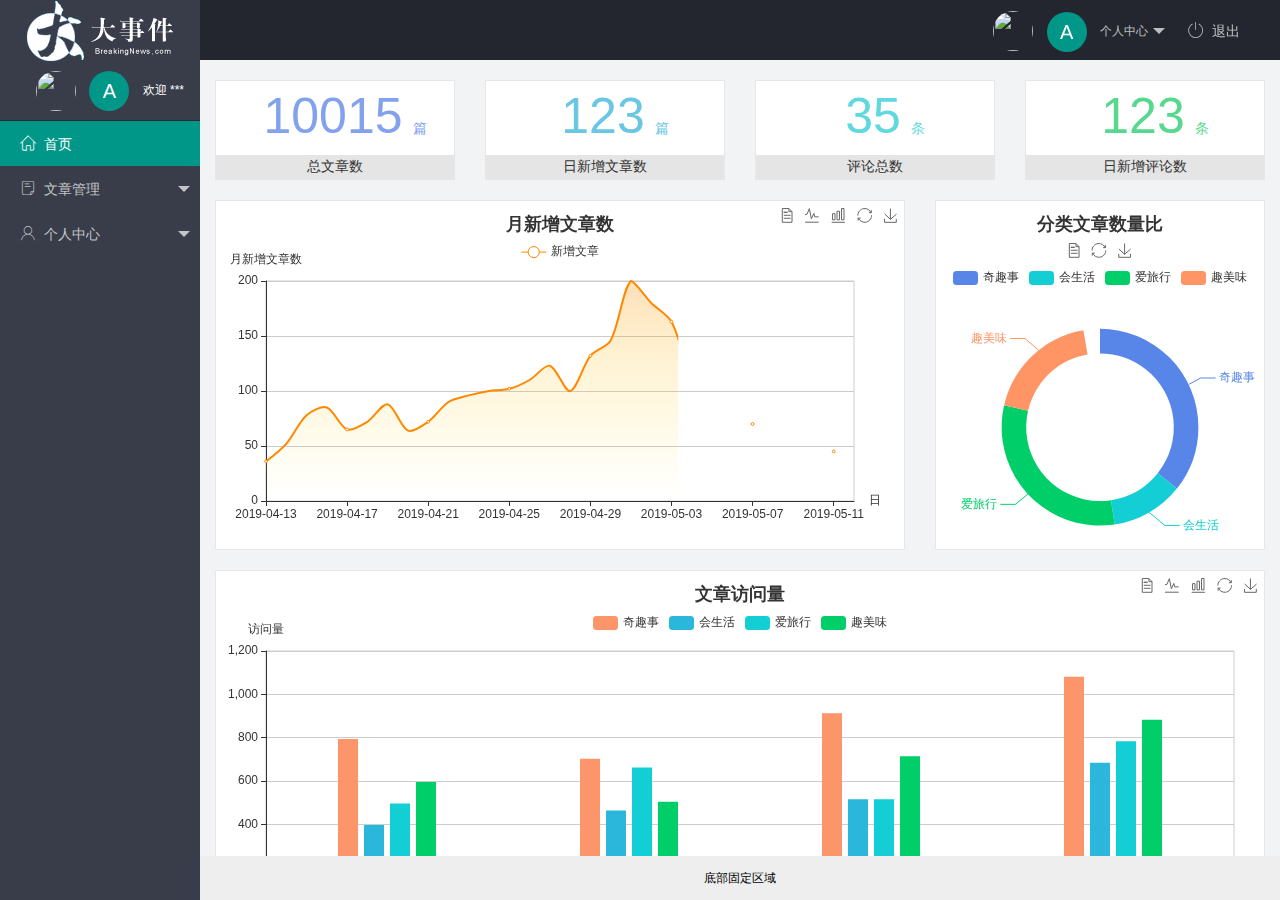
==== index.html @ 93c1179a "完成了index.html部分" ====
<!DOCTYPE html>
<html lang="en">
<head>
    <meta charset="UTF-8" />
    <meta http-equiv="X-UA-Compatible" content="IE=edge" />
    <meta name="viewport" content="width=device-width, initial-scale=1.0" />
    <title>Document</title>
    <link rel="stylesheet" href="/assets/lib/layui/css/layui.css" />
    <link rel="stylesheet" href="/assets/fonts/iconfont.css">
    <link rel="stylesheet" href="/assets/css/index.css">
</head>
<body>
    <div class="layui-layout layui-layout-admin">
        <div class="layui-header">
            <div class="layui-logo layui-hide-xs layui-bg-black">
                <img src="/assets/images/logo.png" alt="" />
            </div>

            <ul class="layui-nav layui-layout-right">
                <li class="layui-nav-item layui-hide layui-show-md-inline-block">
                    <!-- 右侧导航栏上面头像 -->
                    <a href="javascript:;" class="userinfo">
                        <img src="http://t.cn/RCzsdCq" class="layui-nav-img" />
                        <span class="text-avatar">A</span>
                        个人中心
                    </a>
                    <dl class="layui-nav-child">
                        <dd><a href="">基本资料</a></dd>
                        <dd><a href="">更换头像</a></dd>
                        <dd><a href="">重置密码</a></dd>
                    </dl>
                </li>
                <li class="layui-nav-item" lay-header-event="menuRight" lay-unselect>
                    <a href="javascript:;" id="btnquit"><span class="iconfont icon-tuichu"></span>退出</a>
                </li>
            </ul>
        </div>

        <div class="layui-side layui-bg-black">
            <div class="layui-side-scroll">
                <!-- 左侧侧边栏上面头像 -->
                <div class="userinfo">
                    <img src="http://t.cn/RCzsdCq" class="layui-nav-img" />
                    <span class="text-avatar">A</span>
                    <span id="welcome">欢迎 ***</span>
                </div>
                <!-- 左侧导航区域（可配合layui已有的垂直导航） -->
                <ul class="layui-nav layui-nav-tree" lay-shrink="all">
                    <li class="layui-nav-item layui-this">
                        <a href="/home/dashboard.html" target="fm"><span class="iconfont icon-home"></span>首页</a>
                    </li>
                    <li class="layui-nav-item">
                        <a class="" href="javascript:;"><span class="iconfont icon-16"></span>文章管理</a>
                        <dl class="layui-nav-child">
                            <dd><a href="javascript:;"><i class="layui-icon layui-icon-app"></i>文章类别</a></dd>
                            <dd><a href="javascript:;"><i class="layui-icon layui-icon-app"></i>文章列表</a></dd>
                            <dd><a href="javascript:;"><i class="layui-icon layui-icon-app"></i>发布文章</a></dd>
                        </dl>
                    </li>
                    <li class="layui-nav-item">
                        <a href="javascript:;"><span class="iconfont icon-user"></span>个人中心</a>
                        <dl class="layui-nav-child">
                            <dd><a href="javascript:;"><i class="layui-icon layui-icon-app"></i>基本资料</a></dd>
                            <dd><a href="javascript:;"><i class="layui-icon layui-icon-app"></i>更换头像</a></dd>
                            <dd><a href="javascript:;"><i class="layui-icon layui-icon-app"></i>重置密码</a></dd>
                        </dl>
                    </li>
                </ul>
            </div>
        </div>

        <div class="layui-body">
            <!-- 内容主体区域 -->
            <iframe name="fm" src="/home/dashboard.html" frameborder="0"></iframe>
        </div>

        <div class="layui-footer">
            <!-- 底部固定区域 -->
            底部固定区域
        </div>
    </div>
    <script src="/assets/lib/layui/layui.all.js"></script>
    <script src="/assets/lib/jquery.js"></script>
    <script src="/assets/js/baseAPI.js"></script>
    <script src="/assets/js/index.js"></script>
</body>
</html>
---- assets/lib/layui/css/layui.css ----
/** layui-v2.5.5 MIT License By https://www.layui.com */
 .layui-inline,img{display:inline-block;vertical-align:middle}h1,h2,h3,h4,h5,h6{font-weight:400}.layui-edge,.layui-header,.layui-inline,.layui-main{position:relative}.layui-body,.layui-edge,.layui-elip{overflow:hidden}.layui-btn,.layui-edge,.layui-inline,img{vertical-align:middle}.layui-btn,.layui-disabled,.layui-icon,.layui-unselect{-moz-user-select:none;-webkit-user-select:none;-ms-user-select:none}.layui-elip,.layui-form-checkbox span,.layui-form-pane .layui-form-label{text-overflow:ellipsis;white-space:nowrap}.layui-breadcrumb,.layui-tree-btnGroup{visibility:hidden}blockquote,body,button,dd,div,dl,dt,form,h1,h2,h3,h4,h5,h6,input,li,ol,p,pre,td,textarea,th,ul{margin:0;padding:0;-webkit-tap-highlight-color:rgba(0,0,0,0)}a:active,a:hover{outline:0}img{border:none}li{list-style:none}table{border-collapse:collapse;border-spacing:0}h4,h5,h6{font-size:100%}button,input,optgroup,option,select,textarea{font-family:inherit;font-size:inherit;font-style:inherit;font-weight:inherit;outline:0}pre{white-space:pre-wrap;white-space:-moz-pre-wrap;white-space:-pre-wrap;white-space:-o-pre-wrap;word-wrap:break-word}body{line-height:24px;font:14px Helvetica Neue,Helvetica,PingFang SC,Tahoma,Arial,sans-serif}hr{height:1px;margin:10px 0;border:0;clear:both}a{color:#333;text-decoration:none}a:hover{color:#777}a cite{font-style:normal;*cursor:pointer}.layui-border-box,.layui-border-box *{box-sizing:border-box}.layui-box,.layui-box *{box-sizing:content-box}.layui-clear{clear:both;*zoom:1}.layui-clear:after{content:'\20';clear:both;*zoom:1;display:block;height:0}.layui-inline{*display:inline;*zoom:1}.layui-edge{display:inline-block;width:0;height:0;border-width:6px;border-style:dashed;border-color:transparent}.layui-edge-top{top:-4px;border-bottom-color:#999;border-bottom-style:solid}.layui-edge-right{border-left-color:#999;border-left-style:solid}.layui-edge-bottom{top:2px;border-top-color:#999;border-top-style:solid}.layui-edge-left{border-right-color:#999;border-right-style:solid}.layui-disabled,.layui-disabled:hover{color:#d2d2d2!important;cursor:not-allowed!important}.layui-circle{border-radius:100%}.layui-show{display:block!important}.layui-hide{display:none!important}@font-face{font-family:layui-icon;src:url(../font/iconfont.eot?v=250);src:url(../font/iconfont.eot?v=250#iefix) format('embedded-opentype'),url(../font/iconfont.woff2?v=250) format('woff2'),url(../font/iconfont.woff?v=250) format('woff'),url(../font/iconfont.ttf?v=250) format('truetype'),url(../font/iconfont.svg?v=250#layui-icon) format('svg')}.layui-icon{font-family:layui-icon!important;font-size:16px;font-style:normal;-webkit-font-smoothing:antialiased;-moz-osx-font-smoothing:grayscale}.layui-icon-reply-fill:before{content:"\e611"}.layui-icon-set-fill:before{content:"\e614"}.layui-icon-menu-fill:before{content:"\e60f"}.layui-icon-search:before{content:"\e615"}.layui-icon-share:before{content:"\e641"}.layui-icon-set-sm:before{content:"\e620"}.layui-icon-engine:before{content:"\e628"}.layui-icon-close:before{content:"\1006"}.layui-icon-close-fill:before{content:"\1007"}.layui-icon-chart-screen:before{content:"\e629"}.layui-icon-star:before{content:"\e600"}.layui-icon-circle-dot:before{content:"\e617"}.layui-icon-chat:before{content:"\e606"}.layui-icon-release:before{content:"\e609"}.layui-icon-list:before{content:"\e60a"}.layui-icon-chart:before{content:"\e62c"}.layui-icon-ok-circle:before{content:"\1005"}.layui-icon-layim-theme:before{content:"\e61b"}.layui-icon-table:before{content:"\e62d"}.layui-icon-right:before{content:"\e602"}.layui-icon-left:before{content:"\e603"}.layui-icon-cart-simple:before{content:"\e698"}.layui-icon-face-cry:before{content:"\e69c"}.layui-icon-face-smile:before{content:"\e6af"}.layui-icon-survey:before{content:"\e6b2"}.layui-icon-tree:before{content:"\e62e"}.layui-icon-upload-circle:before{content:"\e62f"}.layui-icon-add-circle:before{content:"\e61f"}.layui-icon-download-circle:before{content:"\e601"}.layui-icon-templeate-1:before{content:"\e630"}.layui-icon-util:before{content:"\e631"}.layui-icon-face-surprised:before{content:"\e664"}.layui-icon-edit:before{content:"\e642"}.layui-icon-speaker:before{content:"\e645"}.layui-icon-down:before{content:"\e61a"}.layui-icon-file:before{content:"\e621"}.layui-icon-layouts:before{content:"\e632"}.layui-icon-rate-half:before{content:"\e6c9"}.layui-icon-add-circle-fine:before{content:"\e608"}.layui-icon-prev-circle:before{content:"\e633"}.layui-icon-read:before{content:"\e705"}.layui-icon-404:before{content:"\e61c"}.layui-icon-carousel:before{content:"\e634"}.layui-icon-help:before{content:"\e607"}.layui-icon-code-circle:before{content:"\e635"}.layui-icon-water:before{content:"\e636"}.layui-icon-username:before{content:"\e66f"}.layui-icon-find-fill:before{content:"\e670"}.layui-icon-about:before{content:"\e60b"}.layui-icon-location:before{content:"\e715"}.layui-icon-up:before{content:"\e619"}.layui-icon-pause:before{content:"\e651"}.layui-icon-date:before{content:"\e637"}.layui-icon-layim-uploadfile:before{content:"\e61d"}.layui-icon-delete:before{content:"\e640"}.layui-icon-play:before{content:"\e652"}.layui-icon-top:before{content:"\e604"}.layui-icon-friends:before{content:"\e612"}.layui-icon-refresh-3:before{content:"\e9aa"}.layui-icon-ok:before{content:"\e605"}.layui-icon-layer:before{content:"\e638"}.layui-icon-face-smile-fine:before{content:"\e60c"}.layui-icon-dollar:before{content:"\e659"}.layui-icon-group:before{content:"\e613"}.layui-icon-layim-download:before{content:"\e61e"}.layui-icon-picture-fine:before{content:"\e60d"}.layui-icon-link:before{content:"\e64c"}.layui-icon-diamond:before{content:"\e735"}.layui-icon-log:before{content:"\e60e"}.layui-icon-rate-solid:before{content:"\e67a"}.layui-icon-fonts-del:before{content:"\e64f"}.layui-icon-unlink:before{content:"\e64d"}.layui-icon-fonts-clear:before{content:"\e639"}.layui-icon-triangle-r:before{content:"\e623"}.layui-icon-circle:before{content:"\e63f"}.layui-icon-radio:before{content:"\e643"}.layui-icon-align-center:before{content:"\e647"}.layui-icon-align-right:before{content:"\e648"}.layui-icon-align-left:before{content:"\e649"}.layui-icon-loading-1:before{content:"\e63e"}.layui-icon-return:before{content:"\e65c"}.layui-icon-fonts-strong:before{content:"\e62b"}.layui-icon-upload:before{content:"\e67c"}.layui-icon-dialogue:before{content:"\e63a"}.layui-icon-video:before{content:"\e6ed"}.layui-icon-headset:before{content:"\e6fc"}.layui-icon-cellphone-fine:before{content:"\e63b"}.layui-icon-add-1:before{content:"\e654"}.layui-icon-face-smile-b:before{content:"\e650"}.layui-icon-fonts-html:before{content:"\e64b"}.layui-icon-form:before{content:"\e63c"}.layui-icon-cart:before{content:"\e657"}.layui-icon-camera-fill:before{content:"\e65d"}.layui-icon-tabs:before{content:"\e62a"}.layui-icon-fonts-code:before{content:"\e64e"}.layui-icon-fire:before{content:"\e756"}.layui-icon-set:before{content:"\e716"}.layui-icon-fonts-u:before{content:"\e646"}.layui-icon-triangle-d:before{content:"\e625"}.layui-icon-tips:before{content:"\e702"}.layui-icon-picture:before{content:"\e64a"}.layui-icon-more-vertical:before{content:"\e671"}.layui-icon-flag:before{content:"\e66c"}.layui-icon-loading:before{content:"\e63d"}.layui-icon-fonts-i:before{content:"\e644"}.layui-icon-refresh-1:before{content:"\e666"}.layui-icon-rmb:before{content:"\e65e"}.layui-icon-home:before{content:"\e68e"}.layui-icon-user:before{content:"\e770"}.layui-icon-notice:before{content:"\e667"}.layui-icon-login-weibo:before{content:"\e675"}.layui-icon-voice:before{content:"\e688"}.layui-icon-upload-drag:before{content:"\e681"}.layui-icon-login-qq:before{content:"\e676"}.layui-icon-snowflake:before{content:"\e6b1"}.layui-icon-file-b:before{content:"\e655"}.layui-icon-template:before{content:"\e663"}.layui-icon-auz:before{content:"\e672"}.layui-icon-console:before{content:"\e665"}.layui-icon-app:before{content:"\e653"}.layui-icon-prev:before{content:"\e65a"}.layui-icon-website:before{content:"\e7ae"}.layui-icon-next:before{content:"\e65b"}.layui-icon-component:before{content:"\e857"}.layui-icon-more:before{content:"\e65f"}.layui-icon-login-wechat:before{content:"\e677"}.layui-icon-shrink-right:before{content:"\e668"}.layui-icon-spread-left:before{content:"\e66b"}.layui-icon-camera:before{content:"\e660"}.layui-icon-note:before{content:"\e66e"}.layui-icon-refresh:before{content:"\e669"}.layui-icon-female:before{content:"\e661"}.layui-icon-male:before{content:"\e662"}.layui-icon-password:before{content:"\e673"}.layui-icon-senior:before{content:"\e674"}.layui-icon-theme:before{content:"\e66a"}.layui-icon-tread:before{content:"\e6c5"}.layui-icon-praise:before{content:"\e6c6"}.layui-icon-star-fill:before{content:"\e658"}.layui-icon-rate:before{content:"\e67b"}.layui-icon-template-1:before{content:"\e656"}.layui-icon-vercode:before{content:"\e679"}.layui-icon-cellphone:before{content:"\e678"}.layui-icon-screen-full:before{content:"\e622"}.layui-icon-screen-restore:before{content:"\e758"}.layui-icon-cols:before{content:"\e610"}.layui-icon-export:before{content:"\e67d"}.layui-icon-print:before{content:"\e66d"}.layui-icon-slider:before{content:"\e714"}.layui-icon-addition:before{content:"\e624"}.layui-icon-subtraction:before{content:"\e67e"}.layui-icon-service:before{content:"\e626"}.layui-icon-transfer:before{content:"\e691"}.layui-main{width:1140px;margin:0 auto}.layui-header{z-index:1000;height:60px}.layui-header a:hover{transition:all .5s;-webkit-transition:all .5s}.layui-side{position:fixed;left:0;top:0;bottom:0;z-index:999;width:200px;overflow-x:hidden}.layui-side-scroll{position:relative;width:220px;height:100%;overflow-x:hidden}.layui-body{position:absolute;left:200px;right:0;top:0;bottom:0;z-index:998;width:auto;overflow-y:auto;box-sizing:border-box}.layui-layout-body{overflow:hidden}.layui-layout-admin .layui-header{background-color:#23262E}.layui-layout-admin .layui-side{top:60px;width:200px;overflow-x:hidden}.layui-layout-admin .layui-body{position:fixed;top:60px;bottom:44px}.layui-layout-admin .layui-main{width:auto;margin:0 15px}.layui-layout-admin .layui-footer{position:fixed;left:200px;right:0;bottom:0;height:44px;line-height:44px;padding:0 15px;background-color:#eee}.layui-layout-admin .layui-logo{position:absolute;left:0;top:0;width:200px;height:100%;line-height:60px;text-align:center;color:#009688;font-size:16px}.layui-layout-admin .layui-header .layui-nav{background:0 0}.layui-layout-left{position:absolute!important;left:200px;top:0}.layui-layout-right{position:absolute!important;right:0;top:0}.layui-container{position:relative;margin:0 auto;padding:0 15px;box-sizing:border-box}.layui-fluid{position:relative;margin:0 auto;padding:0 15px}.layui-row:after,.layui-row:before{content:'';display:block;clear:both}.layui-col-lg1,.layui-col-lg10,.layui-col-lg11,.layui-col-lg12,.layui-col-lg2,.layui-col-lg3,.layui-col-lg4,.layui-col-lg5,.layui-col-lg6,.layui-col-lg7,.layui-col-lg8,.layui-col-lg9,.layui-col-md1,.layui-col-md10,.layui-col-md11,.layui-col-md12,.layui-col-md2,.layui-col-md3,.layui-col-md4,.layui-col-md5,.layui-col-md6,.layui-col-md7,.layui-col-md8,.layui-col-md9,.layui-col-sm1,.layui-col-sm10,.layui-col-sm11,.layui-col-sm12,.layui-col-sm2,.layui-col-sm3,.layui-col-sm4,.layui-col-sm5,.layui-col-sm6,.layui-col-sm7,.layui-col-sm8,.layui-col-sm9,.layui-col-xs1,.layui-col-xs10,.layui-col-xs11,.layui-col-xs12,.layui-col-xs2,.layui-col-xs3,.layui-col-xs4,.layui-col-xs5,.layui-col-xs6,.layui-col-xs7,.layui-col-xs8,.layui-col-xs9{position:relative;display:block;box-sizing:border-box}.layui-col-xs1,.layui-col-xs10,.layui-col-xs11,.layui-col-xs12,.layui-col-xs2,.layui-col-xs3,.layui-col-xs4,.layui-col-xs5,.layui-col-xs6,.layui-col-xs7,.layui-col-xs8,.layui-col-xs9{float:left}.layui-col-xs1{width:8.33333333%}.layui-col-xs2{width:16.66666667%}.layui-col-xs3{width:25%}.layui-col-xs4{width:33.33333333%}.layui-col-xs5{width:41.66666667%}.layui-col-xs6{width:50%}.layui-col-xs7{width:58.33333333%}.layui-col-xs8{width:66.66666667%}.layui-col-xs9{width:75%}.layui-col-xs10{width:83.33333333%}.layui-col-xs11{width:91.66666667%}.layui-col-xs12{width:100%}.layui-col-xs-offset1{margin-left:8.33333333%}.layui-col-xs-offset2{margin-left:16.66666667%}.layui-col-xs-offset3{margin-left:25%}.layui-col-xs-offset4{margin-left:33.33333333%}.layui-col-xs-offset5{margin-left:41.66666667%}.layui-col-xs-offset6{margin-left:50%}.layui-col-xs-offset7{margin-left:58.33333333%}.layui-col-xs-offset8{margin-left:66.66666667%}.layui-col-xs-offset9{margin-left:75%}.layui-col-xs-offset10{margin-left:83.33333333%}.layui-col-xs-offset11{margin-left:91.66666667%}.layui-col-xs-offset12{margin-left:100%}@media screen and (max-width:768px){.layui-hide-xs{display:none!important}.layui-show-xs-block{display:block!important}.layui-show-xs-inline{display:inline!important}.layui-show-xs-inline-block{display:inline-block!important}}@media screen and (min-width:768px){.layui-container{width:750px}.layui-hide-sm{display:none!important}.layui-show-sm-block{display:block!important}.layui-show-sm-inline{display:inline!important}.layui-show-sm-inline-block{display:inline-block!important}.layui-col-sm1,.layui-col-sm10,.layui-col-sm11,.layui-col-sm12,.layui-col-sm2,.layui-col-sm3,.layui-col-sm4,.layui-col-sm5,.layui-col-sm6,.layui-col-sm7,.layui-col-sm8,.layui-col-sm9{float:left}.layui-col-sm1{width:8.33333333%}.layui-col-sm2{width:16.66666667%}.layui-col-sm3{width:25%}.layui-col-sm4{width:33.33333333%}.layui-col-sm5{width:41.66666667%}.layui-col-sm6{width:50%}.layui-col-sm7{width:58.33333333%}.layui-col-sm8{width:66.66666667%}.layui-col-sm9{width:75%}.layui-col-sm10{width:83.33333333%}.layui-col-sm11{width:91.66666667%}.layui-col-sm12{width:100%}.layui-col-sm-offset1{margin-left:8.33333333%}.layui-col-sm-offset2{margin-left:16.66666667%}.layui-col-sm-offset3{margin-left:25%}.layui-col-sm-offset4{margin-left:33.33333333%}.layui-col-sm-offset5{margin-left:41.66666667%}.layui-col-sm-offset6{margin-left:50%}.layui-col-sm-offset7{margin-left:58.33333333%}.layui-col-sm-offset8{margin-left:66.66666667%}.layui-col-sm-offset9{margin-left:75%}.layui-col-sm-offset10{margin-left:83.33333333%}.layui-col-sm-offset11{margin-left:91.66666667%}.layui-col-sm-offset12{margin-left:100%}}@media screen and (min-width:992px){.layui-container{width:970px}.layui-hide-md{display:none!important}.layui-show-md-block{display:block!important}.layui-show-md-inline{display:inline!important}.layui-show-md-inline-block{display:inline-block!important}.layui-col-md1,.layui-col-md10,.layui-col-md11,.layui-col-md12,.layui-col-md2,.layui-col-md3,.layui-col-md4,.layui-col-md5,.layui-col-md6,.layui-col-md7,.layui-col-md8,.layui-col-md9{float:left}.layui-col-md1{width:8.33333333%}.layui-col-md2{width:16.66666667%}.layui-col-md3{width:25%}.layui-col-md4{width:33.33333333%}.layui-col-md5{width:41.66666667%}.layui-col-md6{width:50%}.layui-col-md7{width:58.33333333%}.layui-col-md8{width:66.66666667%}.layui-col-md9{width:75%}.layui-col-md10{width:83.33333333%}.layui-col-md11{width:91.66666667%}.layui-col-md12{width:100%}.layui-col-md-offset1{margin-left:8.33333333%}.layui-col-md-offset2{margin-left:16.66666667%}.layui-col-md-offset3{margin-left:25%}.layui-col-md-offset4{margin-left:33.33333333%}.layui-col-md-offset5{margin-left:41.66666667%}.layui-col-md-offset6{margin-left:50%}.layui-col-md-offset7{margin-left:58.33333333%}.layui-col-md-offset8{margin-left:66.66666667%}.layui-col-md-offset9{margin-left:75%}.layui-col-md-offset10{margin-left:83.33333333%}.layui-col-md-offset11{margin-left:91.66666667%}.layui-col-md-offset12{margin-left:100%}}@media screen and (min-width:1200px){.layui-container{width:1170px}.layui-hide-lg{display:none!important}.layui-show-lg-block{display:block!important}.layui-show-lg-inline{display:inline!important}.layui-show-lg-inline-block{display:inline-block!important}.layui-col-lg1,.layui-col-lg10,.layui-col-lg11,.layui-col-lg12,.layui-col-lg2,.layui-col-lg3,.layui-col-lg4,.layui-col-lg5,.layui-col-lg6,.layui-col-lg7,.layui-col-lg8,.layui-col-lg9{float:left}.layui-col-lg1{width:8.33333333%}.layui-col-lg2{width:16.66666667%}.layui-col-lg3{width:25%}.layui-col-lg4{width:33.33333333%}.layui-col-lg5{width:41.66666667%}.layui-col-lg6{width:50%}.layui-col-lg7{width:58.33333333%}.layui-col-lg8{width:66.66666667%}.layui-col-lg9{width:75%}.layui-col-lg10{width:83.33333333%}.layui-col-lg11{width:91.66666667%}.layui-col-lg12{width:100%}.layui-col-lg-offset1{margin-left:8.33333333%}.layui-col-lg-offset2{margin-left:16.66666667%}.layui-col-lg-offset3{margin-left:25%}.layui-col-lg-offset4{margin-left:33.33333333%}.layui-col-lg-offset5{margin-left:41.66666667%}.layui-col-lg-offset6{margin-left:50%}.layui-col-lg-offset7{margin-left:58.33333333%}.layui-col-lg-offset8{margin-left:66.66666667%}.layui-col-lg-offset9{margin-left:75%}.layui-col-lg-offset10{margin-left:83.33333333%}.layui-col-lg-offset11{margin-left:91.66666667%}.layui-col-lg-offset12{margin-left:100%}}.layui-col-space1{margin:-.5px}.layui-col-space1>*{padding:.5px}.layui-col-space3{margin:-1.5px}.layui-col-space3>*{padding:1.5px}.layui-col-space5{margin:-2.5px}.layui-col-space5>*{padding:2.5px}.layui-col-space8{margin:-3.5px}.layui-col-space8>*{padding:3.5px}.layui-col-space10{margin:-5px}.layui-col-space10>*{padding:5px}.layui-col-space12{margin:-6px}.layui-col-space12>*{padding:6px}.layui-col-space15{margin:-7.5px}.layui-col-space15>*{padding:7.5px}.layui-col-space18{margin:-9px}.layui-col-space18>*{padding:9px}.layui-col-space20{margin:-10px}.layui-col-space20>*{padding:10px}.layui-col-space22{margin:-11px}.layui-col-space22>*{padding:11px}.layui-col-space25{margin:-12.5px}.layui-col-space25>*{padding:12.5px}.layui-col-space30{margin:-15px}.layui-col-space30>*{padding:15px}.layui-btn,.layui-input,.layui-select,.layui-textarea,.layui-upload-button{outline:0;-webkit-appearance:none;transition:all .3s;-webkit-transition:all .3s;box-sizing:border-box}.layui-elem-quote{margin-bottom:10px;padding:15px;line-height:22px;border-left:5px solid #009688;border-radius:0 2px 2px 0;background-color:#f2f2f2}.layui-quote-nm{border-style:solid;border-width:1px 1px 1px 5px;background:0 0}.layui-elem-field{margin-bottom:10px;padding:0;border-width:1px;border-style:solid}.layui-elem-field legend{margin-left:20px;padding:0 10px;font-size:20px;font-weight:300}.layui-field-title{margin:10px 0 20px;border-width:1px 0 0}.layui-field-box{padding:10px 15px}.layui-field-title .layui-field-box{padding:10px 0}.layui-progress{position:relative;height:6px;border-radius:20px;background-color:#e2e2e2}.layui-progress-bar{position:absolute;left:0;top:0;width:0;max-width:100%;height:6px;border-radius:20px;text-align:right;background-color:#5FB878;transition:all .3s;-webkit-transition:all .3s}.layui-progress-big,.layui-progress-big .layui-progress-bar{height:18px;line-height:18px}.layui-progress-text{position:relative;top:-20px;line-height:18px;font-size:12px;color:#666}.layui-progress-big .layui-progress-text{position:static;padding:0 10px;color:#fff}.layui-collapse{border-width:1px;border-style:solid;border-radius:2px}.layui-colla-content,.layui-colla-item{border-top-width:1px;border-top-style:solid}.layui-colla-item:first-child{border-top:none}.layui-colla-title{position:relative;height:42px;line-height:42px;padding:0 15px 0 35px;color:#333;background-color:#f2f2f2;cursor:pointer;font-size:14px;overflow:hidden}.layui-colla-content{display:none;padding:10px 15px;line-height:22px;color:#666}.layui-colla-icon{position:absolute;left:15px;top:0;font-size:14px}.layui-card{margin-bottom:15px;border-radius:2px;background-color:#fff;box-shadow:0 1px 2px 0 rgba(0,0,0,.05)}.layui-card:last-child{margin-bottom:0}.layui-card-header{position:relative;height:42px;line-height:42px;padding:0 15px;border-bottom:1px solid #f6f6f6;color:#333;border-radius:2px 2px 0 0;font-size:14px}.layui-bg-black,.layui-bg-blue,.layui-bg-cyan,.layui-bg-green,.layui-bg-orange,.layui-bg-red{color:#fff!important}.layui-card-body{position:relative;padding:10px 15px;line-height:24px}.layui-card-body[pad15]{padding:15px}.layui-card-body[pad20]{padding:20px}.layui-card-body .layui-table{margin:5px 0}.layui-card .layui-tab{margin:0}.layui-panel-window{position:relative;padding:15px;border-radius:0;border-top:5px solid #E6E6E6;background-color:#fff}.layui-auxiliar-moving{position:fixed;left:0;right:0;top:0;bottom:0;width:100%;height:100%;background:0 0;z-index:9999999999}.layui-form-label,.layui-form-mid,.layui-form-select,.layui-input-block,.layui-input-inline,.layui-textarea{position:relative}.layui-bg-red{background-color:#FF5722!important}.layui-bg-orange{background-color:#FFB800!important}.layui-bg-green{background-color:#009688!important}.layui-bg-cyan{background-color:#2F4056!important}.layui-bg-blue{background-color:#1E9FFF!important}.layui-bg-black{background-color:#393D49!important}.layui-bg-gray{background-color:#eee!important;color:#666!important}.layui-badge-rim,.layui-colla-content,.layui-colla-item,.layui-collapse,.layui-elem-field,.layui-form-pane .layui-form-item[pane],.layui-form-pane .layui-form-label,.layui-input,.layui-layedit,.layui-layedit-tool,.layui-quote-nm,.layui-select,.layui-tab-bar,.layui-tab-card,.layui-tab-title,.layui-tab-title .layui-this:after,.layui-textarea{border-color:#e6e6e6}.layui-timeline-item:before,hr{background-color:#e6e6e6}.layui-text{line-height:22px;font-size:14px;color:#666}.layui-text h1,.layui-text h2,.layui-text h3{font-weight:500;color:#333}.layui-text h1{font-size:30px}.layui-text h2{font-size:24px}.layui-text h3{font-size:18px}.layui-text a:not(.layui-btn){color:#01AAED}.layui-text a:not(.layui-btn):hover{text-decoration:underline}.layui-text ul{padding:5px 0 5px 15px}.layui-text ul li{margin-top:5px;list-style-type:disc}.layui-text em,.layui-word-aux{color:#999!important;padding:0 5px!important}.layui-btn{display:inline-block;height:38px;line-height:38px;padding:0 18px;background-color:#009688;color:#fff;white-space:nowrap;text-align:center;font-size:14px;border:none;border-radius:2px;cursor:pointer}.layui-btn:hover{opacity:.8;filter:alpha(opacity=80);color:#fff}.layui-btn:active{opacity:1;filter:alpha(opacity=100)}.layui-btn+.layui-btn{margin-left:10px}.layui-btn-container{font-size:0}.layui-btn-container .layui-btn{margin-right:10px;margin-bottom:10px}.layui-btn-container .layui-btn+.layui-btn{margin-left:0}.layui-table .layui-btn-container .layui-btn{margin-bottom:9px}.layui-btn-radius{border-radius:100px}.layui-btn .layui-icon{margin-right:3px;font-size:18px;vertical-align:bottom;vertical-align:middle\9}.layui-btn-primary{border:1px solid #C9C9C9;background-color:#fff;color:#555}.layui-btn-primary:hover{border-color:#009688;color:#333}.layui-btn-normal{background-color:#1E9FFF}.layui-btn-warm{background-color:#FFB800}.layui-btn-danger{background-color:#FF5722}.layui-btn-checked{background-color:#5FB878}.layui-btn-disabled,.layui-btn-disabled:active,.layui-btn-disabled:hover{border:1px solid #e6e6e6;background-color:#FBFBFB;color:#C9C9C9;cursor:not-allowed;opacity:1}.layui-btn-lg{height:44px;line-height:44px;padding:0 25px;font-size:16px}.layui-btn-sm{height:30px;line-height:30px;padding:0 10px;font-size:12px}.layui-btn-sm i{font-size:16px!important}.layui-btn-xs{height:22px;line-height:22px;padding:0 5px;font-size:12px}.layui-btn-xs i{font-size:14px!important}.layui-btn-group{display:inline-block;vertical-align:middle;font-size:0}.layui-btn-group .layui-btn{margin-left:0!important;margin-right:0!important;border-left:1px solid rgba(255,255,255,.5);border-radius:0}.layui-btn-group .layui-btn-primary{border-left:none}.layui-btn-group .layui-btn-primary:hover{border-color:#C9C9C9;color:#009688}.layui-btn-group .layui-btn:first-child{border-left:none;border-radius:2px 0 0 2px}.layui-btn-group .layui-btn-primary:first-child{border-left:1px solid #c9c9c9}.layui-btn-group .layui-btn:last-child{border-radius:0 2px 2px 0}.layui-btn-group .layui-btn+.layui-btn{margin-left:0}.layui-btn-group+.layui-btn-group{margin-left:10px}.layui-btn-fluid{width:100%}.layui-input,.layui-select,.layui-textarea{height:38px;line-height:1.3;line-height:38px\9;border-width:1px;border-style:solid;background-color:#fff;border-radius:2px}.layui-input::-webkit-input-placeholder,.layui-select::-webkit-input-placeholder,.layui-textarea::-webkit-input-placeholder{line-height:1.3}.layui-input,.layui-textarea{display:block;width:100%;padding-left:10px}.layui-input:hover,.layui-textarea:hover{border-color:#D2D2D2!important}.layui-input:focus,.layui-textarea:focus{border-color:#C9C9C9!important}.layui-textarea{min-height:100px;height:auto;line-height:20px;padding:6px 10px;resize:vertical}.layui-select{padding:0 10px}.layui-form input[type=checkbox],.layui-form input[type=radio],.layui-form select{display:none}.layui-form [lay-ignore]{display:initial}.layui-form-item{margin-bottom:15px;clear:both;*zoom:1}.layui-form-item:after{content:'\20';clear:both;*zoom:1;display:block;height:0}.layui-form-label{float:left;display:block;padding:9px 15px;width:80px;font-weight:400;line-height:20px;text-align:right}.layui-form-label-col{display:block;float:none;padding:9px 0;line-height:20px;text-align:left}.layui-form-item .layui-inline{margin-bottom:5px;margin-right:10px}.layui-input-block{margin-left:110px;min-height:36px}.layui-input-inline{display:inline-block;vertical-align:middle}.layui-form-item .layui-input-inline{float:left;width:190px;margin-right:10px}.layui-form-text .layui-input-inline{width:auto}.layui-form-mid{float:left;display:block;padding:9px 0!important;line-height:20px;margin-right:10px}.layui-form-danger+.layui-form-select .layui-input,.layui-form-danger:focus{border-color:#FF5722!important}.layui-form-select .layui-input{padding-right:30px;cursor:pointer}.layui-form-select .layui-edge{position:absolute;right:10px;top:50%;margin-top:-3px;cursor:pointer;border-width:6px;border-top-color:#c2c2c2;border-top-style:solid;transition:all .3s;-webkit-transition:all .3s}.layui-form-select dl{display:none;position:absolute;left:0;top:42px;padding:5px 0;z-index:899;min-width:100%;border:1px solid #d2d2d2;max-height:300px;overflow-y:auto;background-color:#fff;border-radius:2px;box-shadow:0 2px 4px rgba(0,0,0,.12);box-sizing:border-box}.layui-form-select dl dd,.layui-form-select dl dt{padding:0 10px;line-height:36px;white-space:nowrap;overflow:hidden;text-overflow:ellipsis}.layui-form-select dl dt{font-size:12px;color:#999}.layui-form-select dl dd{cursor:pointer}.layui-form-select dl dd:hover{background-color:#f2f2f2;-webkit-transition:.5s all;transition:.5s all}.layui-form-select .layui-select-group dd{padding-left:20px}.layui-form-select dl dd.layui-select-tips{padding-left:10px!important;color:#999}.layui-form-select dl dd.layui-this{background-color:#5FB878;color:#fff}.layui-form-checkbox,.layui-form-select dl dd.layui-disabled{background-color:#fff}.layui-form-selected dl{display:block}.layui-form-checkbox,.layui-form-checkbox *,.layui-form-switch{display:inline-block;vertical-align:middle}.layui-form-selected .layui-edge{margin-top:-9px;-webkit-transform:rotate(180deg);transform:rotate(180deg);margin-top:-3px\9}:root .layui-form-selected .layui-edge{margin-top:-9px\0/IE9}.layui-form-selectup dl{top:auto;bottom:42px}.layui-select-none{margin:5px 0;text-align:center;color:#999}.layui-select-disabled .layui-disabled{border-color:#eee!important}.layui-select-disabled .layui-edge{border-top-color:#d2d2d2}.layui-form-checkbox{position:relative;height:30px;line-height:30px;margin-right:10px;padding-right:30px;cursor:pointer;font-size:0;-webkit-transition:.1s linear;transition:.1s linear;box-sizing:border-box}.layui-form-checkbox span{padding:0 10px;height:100%;font-size:14px;border-radius:2px 0 0 2px;background-color:#d2d2d2;color:#fff;overflow:hidden}.layui-form-checkbox:hover span{background-color:#c2c2c2}.layui-form-checkbox i{position:absolute;right:0;top:0;width:30px;height:28px;border:1px solid #d2d2d2;border-left:none;border-radius:0 2px 2px 0;color:#fff;font-size:20px;text-align:center}.layui-form-checkbox:hover i{border-color:#c2c2c2;color:#c2c2c2}.layui-form-checked,.layui-form-checked:hover{border-color:#5FB878}.layui-form-checked span,.layui-form-checked:hover span{background-color:#5FB878}.layui-form-checked i,.layui-form-checked:hover i{color:#5FB878}.layui-form-item .layui-form-checkbox{margin-top:4px}.layui-form-checkbox[lay-skin=primary]{height:auto!important;line-height:normal!important;min-width:18px;min-height:18px;border:none!important;margin-right:0;padding-left:28px;padding-right:0;background:0 0}.layui-form-checkbox[lay-skin=primary] span{padding-left:0;padding-right:15px;line-height:18px;background:0 0;color:#666}.layui-form-checkbox[lay-skin=primary] i{right:auto;left:0;width:16px;height:16px;line-height:16px;border:1px solid #d2d2d2;font-size:12px;border-radius:2px;background-color:#fff;-webkit-transition:.1s linear;transition:.1s linear}.layui-form-checkbox[lay-skin=primary]:hover i{border-color:#5FB878;color:#fff}.layui-form-checked[lay-skin=primary] i{border-color:#5FB878!important;background-color:#5FB878;color:#fff}.layui-checkbox-disbaled[lay-skin=primary] span{background:0 0!important;color:#c2c2c2}.layui-checkbox-disbaled[lay-skin=primary]:hover i{border-color:#d2d2d2}.layui-form-item .layui-form-checkbox[lay-skin=primary]{margin-top:10px}.layui-form-switch{position:relative;height:22px;line-height:22px;min-width:35px;padding:0 5px;margin-top:8px;border:1px solid #d2d2d2;border-radius:20px;cursor:pointer;background-color:#fff;-webkit-transition:.1s linear;transition:.1s linear}.layui-form-switch i{position:absolute;left:5px;top:3px;width:16px;height:16px;border-radius:20px;background-color:#d2d2d2;-webkit-transition:.1s linear;transition:.1s linear}.layui-form-switch em{position:relative;top:0;width:25px;margin-left:21px;padding:0!important;text-align:center!important;color:#999!important;font-style:normal!important;font-size:12px}.layui-form-onswitch{border-color:#5FB878;background-color:#5FB878}.layui-checkbox-disbaled,.layui-checkbox-disbaled i{border-color:#e2e2e2!important}.layui-form-onswitch i{left:100%;margin-left:-21px;background-color:#fff}.layui-form-onswitch em{margin-left:5px;margin-right:21px;color:#fff!important}.layui-checkbox-disbaled span{background-color:#e2e2e2!important}.layui-checkbox-disbaled:hover i{color:#fff!important}[lay-radio]{display:none}.layui-form-radio,.layui-form-radio *{display:inline-block;vertical-align:middle}.layui-form-radio{line-height:28px;margin:6px 10px 0 0;padding-right:10px;cursor:pointer;font-size:0}.layui-form-radio *{font-size:14px}.layui-form-radio>i{margin-right:8px;font-size:22px;color:#c2c2c2}.layui-form-radio>i:hover,.layui-form-radioed>i{color:#5FB878}.layui-radio-disbaled>i{color:#e2e2e2!important}.layui-form-pane .layui-form-label{width:110px;padding:8px 15px;height:38px;line-height:20px;border-width:1px;border-style:solid;border-radius:2px 0 0 2px;text-align:center;background-color:#FBFBFB;overflow:hidden;box-sizing:border-box}.layui-form-pane .layui-input-inline{margin-left:-1px}.layui-form-pane .layui-input-block{margin-left:110px;left:-1px}.layui-form-pane .layui-input{border-radius:0 2px 2px 0}.layui-form-pane .layui-form-text .layui-form-label{float:none;width:100%;border-radius:2px;box-sizing:border-box;text-align:left}.layui-form-pane .layui-form-text .layui-input-inline{display:block;margin:0;top:-1px;clear:both}.layui-form-pane .layui-form-text .layui-input-block{margin:0;left:0;top:-1px}.layui-form-pane .layui-form-text .layui-textarea{min-height:100px;border-radius:0 0 2px 2px}.layui-form-pane .layui-form-checkbox{margin:4px 0 4px 10px}.layui-form-pane .layui-form-radio,.layui-form-pane .layui-form-switch{margin-top:6px;margin-left:10px}.layui-form-pane .layui-form-item[pane]{position:relative;border-width:1px;border-style:solid}.layui-form-pane .layui-form-item[pane] .layui-form-label{position:absolute;left:0;top:0;height:100%;border-width:0 1px 0 0}.layui-form-pane .layui-form-item[pane] .layui-input-inline{margin-left:110px}@media screen and (max-width:450px){.layui-form-item .layui-form-label{text-overflow:ellipsis;overflow:hidden;white-space:nowrap}.layui-form-item .layui-inline{display:block;margin-right:0;margin-bottom:20px;clear:both}.layui-form-item .layui-inline:after{content:'\20';clear:both;display:block;height:0}.layui-form-item .layui-input-inline{display:block;float:none;left:-3px;width:auto;margin:0 0 10px 112px}.layui-form-item .layui-input-inline+.layui-form-mid{margin-left:110px;top:-5px;padding:0}.layui-form-item .layui-form-checkbox{margin-right:5px;margin-bottom:5px}}.layui-layedit{border-width:1px;border-style:solid;border-radius:2px}.layui-layedit-tool{padding:3px 5px;border-bottom-width:1px;border-bottom-style:solid;font-size:0}.layedit-tool-fixed{position:fixed;top:0;border-top:1px solid #e2e2e2}.layui-layedit-tool .layedit-tool-mid,.layui-layedit-tool .layui-icon{display:inline-block;vertical-align:middle;text-align:center;font-size:14px}.layui-layedit-tool .layui-icon{position:relative;width:32px;height:30px;line-height:30px;margin:3px 5px;color:#777;cursor:pointer;border-radius:2px}.layui-layedit-tool .layui-icon:hover{color:#393D49}.layui-layedit-tool .layui-icon:active{color:#000}.layui-layedit-tool .layedit-tool-active{background-color:#e2e2e2;color:#000}.layui-layedit-tool .layui-disabled,.layui-layedit-tool .layui-disabled:hover{color:#d2d2d2;cursor:not-allowed}.layui-layedit-tool .layedit-tool-mid{width:1px;height:18px;margin:0 10px;background-color:#d2d2d2}.layedit-tool-html{width:50px!important;font-size:30px!important}.layedit-tool-b,.layedit-tool-code,.layedit-tool-help{font-size:16px!important}.layedit-tool-d,.layedit-tool-face,.layedit-tool-image,.layedit-tool-unlink{font-size:18px!important}.layedit-tool-image input{position:absolute;font-size:0;left:0;top:0;width:100%;height:100%;opacity:.01;filter:Alpha(opacity=1);cursor:pointer}.layui-layedit-iframe iframe{display:block;width:100%}#LAY_layedit_code{overflow:hidden}.layui-laypage{display:inline-block;*display:inline;*zoom:1;vertical-align:middle;margin:10px 0;font-size:0}.layui-laypage>a:first-child,.layui-laypage>a:first-child em{border-radius:2px 0 0 2px}.layui-laypage>a:last-child,.layui-laypage>a:last-child em{border-radius:0 2px 2px 0}.layui-laypage>:first-child{margin-left:0!important}.layui-laypage>:last-child{margin-right:0!important}.layui-laypage a,.layui-laypage button,.layui-laypage input,.layui-laypage select,.layui-laypage span{border:1px solid #e2e2e2}.layui-laypage a,.layui-laypage span{display:inline-block;*display:inline;*zoom:1;vertical-align:middle;padding:0 15px;height:28px;line-height:28px;margin:0 -1px 5px 0;background-color:#fff;color:#333;font-size:12px}.layui-flow-more a *,.layui-laypage input,.layui-table-view select[lay-ignore]{display:inline-block}.layui-laypage a:hover{color:#009688}.layui-laypage em{font-style:normal}.layui-laypage .layui-laypage-spr{color:#999;font-weight:700}.layui-laypage a{text-decoration:none}.layui-laypage .layui-laypage-curr{position:relative}.layui-laypage .layui-laypage-curr em{position:relative;color:#fff}.layui-laypage .layui-laypage-curr .layui-laypage-em{position:absolute;left:-1px;top:-1px;padding:1px;width:100%;height:100%;background-color:#009688}.layui-laypage-em{border-radius:2px}.layui-laypage-next em,.layui-laypage-prev em{font-family:Sim sun;font-size:16px}.layui-laypage .layui-laypage-count,.layui-laypage .layui-laypage-limits,.layui-laypage .layui-laypage-refresh,.layui-laypage .layui-laypage-skip{margin-left:10px;margin-right:10px;padding:0;border:none}.layui-laypage .layui-laypage-limits,.layui-laypage .layui-laypage-refresh{vertical-align:top}.layui-laypage .layui-laypage-refresh i{font-size:18px;cursor:pointer}.layui-laypage select{height:22px;padding:3px;border-radius:2px;cursor:pointer}.layui-laypage .layui-laypage-skip{height:30px;line-height:30px;color:#999}.layui-laypage button,.layui-laypage input{height:30px;line-height:30px;border-radius:2px;vertical-align:top;background-color:#fff;box-sizing:border-box}.layui-laypage input{width:40px;margin:0 10px;padding:0 3px;text-align:center}.layui-laypage input:focus,.layui-laypage select:focus{border-color:#009688!important}.layui-laypage button{margin-left:10px;padding:0 10px;cursor:pointer}.layui-table,.layui-table-view{margin:10px 0}.layui-flow-more{margin:10px 0;text-align:center;color:#999;font-size:14px}.layui-flow-more a{height:32px;line-height:32px}.layui-flow-more a *{vertical-align:top}.layui-flow-more a cite{padding:0 20px;border-radius:3px;background-color:#eee;color:#333;font-style:normal}.layui-flow-more a cite:hover{opacity:.8}.layui-flow-more a i{font-size:30px;color:#737383}.layui-table{width:100%;background-color:#fff;color:#666}.layui-table tr{transition:all .3s;-webkit-transition:all .3s}.layui-table th{text-align:left;font-weight:400}.layui-table tbody tr:hover,.layui-table thead tr,.layui-table-click,.layui-table-header,.layui-table-hover,.layui-table-mend,.layui-table-patch,.layui-table-tool,.layui-table-total,.layui-table-total tr,.layui-table[lay-even] tr:nth-child(even){background-color:#f2f2f2}.layui-table td,.layui-table th,.layui-table-col-set,.layui-table-fixed-r,.layui-table-grid-down,.layui-table-header,.layui-table-page,.layui-table-tips-main,.layui-table-tool,.layui-table-total,.layui-table-view,.layui-table[lay-skin=line],.layui-table[lay-skin=row]{border-width:1px;border-style:solid;border-color:#e6e6e6}.layui-table td,.layui-table th{position:relative;padding:9px 15px;min-height:20px;line-height:20px;font-size:14px}.layui-table[lay-skin=line] td,.layui-table[lay-skin=line] th{border-width:0 0 1px}.layui-table[lay-skin=row] td,.layui-table[lay-skin=row] th{border-width:0 1px 0 0}.layui-table[lay-skin=nob] td,.layui-table[lay-skin=nob] th{border:none}.layui-table img{max-width:100px}.layui-table[lay-size=lg] td,.layui-table[lay-size=lg] th{padding:15px 30px}.layui-table-view .layui-table[lay-size=lg] .layui-table-cell{height:40px;line-height:40px}.layui-table[lay-size=sm] td,.layui-table[lay-size=sm] th{font-size:12px;padding:5px 10px}.layui-table-view .layui-table[lay-size=sm] .layui-table-cell{height:20px;line-height:20px}.layui-table[lay-data]{display:none}.layui-table-box{position:relative;overflow:hidden}.layui-table-view .layui-table{position:relative;width:auto;margin:0}.layui-table-view .layui-table[lay-skin=line]{border-width:0 1px 0 0}.layui-table-view .layui-table[lay-skin=row]{border-width:0 0 1px}.layui-table-view .layui-table td,.layui-table-view .layui-table th{padding:5px 0;border-top:none;border-left:none}.layui-table-view .layui-table th.layui-unselect .layui-table-cell span{cursor:pointer}.layui-table-view .layui-table td{cursor:default}.layui-table-view .layui-table td[data-edit=text]{cursor:text}.layui-table-view .layui-form-checkbox[lay-skin=primary] i{width:18px;height:18px}.layui-table-view .layui-form-radio{line-height:0;padding:0}.layui-table-view .layui-form-radio>i{margin:0;font-size:20px}.layui-table-init{position:absolute;left:0;top:0;width:100%;height:100%;text-align:center;z-index:110}.layui-table-init .layui-icon{position:absolute;left:50%;top:50%;margin:-15px 0 0 -15px;font-size:30px;color:#c2c2c2}.layui-table-header{border-width:0 0 1px;overflow:hidden}.layui-table-header .layui-table{margin-bottom:-1px}.layui-table-tool .layui-inline[lay-event]{position:relative;width:26px;height:26px;padding:5px;line-height:16px;margin-right:10px;text-align:center;color:#333;border:1px solid #ccc;cursor:pointer;-webkit-transition:.5s all;transition:.5s all}.layui-table-tool .layui-inline[lay-event]:hover{border:1px solid #999}.layui-table-tool-temp{padding-right:120px}.layui-table-tool-self{position:absolute;right:17px;top:10px}.layui-table-tool .layui-table-tool-self .layui-inline[lay-event]{margin:0 0 0 10px}.layui-table-tool-panel{position:absolute;top:29px;left:-1px;padding:5px 0;min-width:150px;min-height:40px;border:1px solid #d2d2d2;text-align:left;overflow-y:auto;background-color:#fff;box-shadow:0 2px 4px rgba(0,0,0,.12)}.layui-table-cell,.layui-table-tool-panel li{overflow:hidden;text-overflow:ellipsis;white-space:nowrap}.layui-table-tool-panel li{padding:0 10px;line-height:30px;-webkit-transition:.5s all;transition:.5s all}.layui-table-tool-panel li .layui-form-checkbox[lay-skin=primary]{width:100%;padding-left:28px}.layui-table-tool-panel li:hover{background-color:#f2f2f2}.layui-table-tool-panel li .layui-form-checkbox[lay-skin=primary] i{position:absolute;left:0;top:0}.layui-table-tool-panel li .layui-form-checkbox[lay-skin=primary] span{padding:0}.layui-table-tool .layui-table-tool-self .layui-table-tool-panel{left:auto;right:-1px}.layui-table-col-set{position:absolute;right:0;top:0;width:20px;height:100%;border-width:0 0 0 1px;background-color:#fff}.layui-table-sort{width:10px;height:20px;margin-left:5px;cursor:pointer!important}.layui-table-sort .layui-edge{position:absolute;left:5px;border-width:5px}.layui-table-sort .layui-table-sort-asc{top:3px;border-top:none;border-bottom-style:solid;border-bottom-color:#b2b2b2}.layui-table-sort .layui-table-sort-asc:hover{border-bottom-color:#666}.layui-table-sort .layui-table-sort-desc{bottom:5px;border-bottom:none;border-top-style:solid;border-top-color:#b2b2b2}.layui-table-sort .layui-table-sort-desc:hover{border-top-color:#666}.layui-table-sort[lay-sort=asc] .layui-table-sort-asc{border-bottom-color:#000}.layui-table-sort[lay-sort=desc] .layui-table-sort-desc{border-top-color:#000}.layui-table-cell{height:28px;line-height:28px;padding:0 15px;position:relative;box-sizing:border-box}.layui-table-cell .layui-form-checkbox[lay-skin=primary]{top:-1px;padding:0}.layui-table-cell .layui-table-link{color:#01AAED}.laytable-cell-checkbox,.laytable-cell-numbers,.laytable-cell-radio,.laytable-cell-space{padding:0;text-align:center}.layui-table-body{position:relative;overflow:auto;margin-right:-1px;margin-bottom:-1px}.layui-table-body .layui-none{line-height:26px;padding:15px;text-align:center;color:#999}.layui-table-fixed{position:absolute;left:0;top:0;z-index:101}.layui-table-fixed .layui-table-body{overflow:hidden}.layui-table-fixed-l{box-shadow:0 -1px 8px rgba(0,0,0,.08)}.layui-table-fixed-r{left:auto;right:-1px;border-width:0 0 0 1px;box-shadow:-1px 0 8px rgba(0,0,0,.08)}.layui-table-fixed-r .layui-table-header{position:relative;overflow:visible}.layui-table-mend{position:absolute;right:-49px;top:0;height:100%;width:50px}.layui-table-tool{position:relative;z-index:890;width:100%;min-height:50px;line-height:30px;padding:10px 15px;border-width:0 0 1px}.layui-table-tool .layui-btn-container{margin-bottom:-10px}.layui-table-page,.layui-table-total{border-width:1px 0 0;margin-bottom:-1px;overflow:hidden}.layui-table-page{position:relative;width:100%;padding:7px 7px 0;height:41px;font-size:12px;white-space:nowrap}.layui-table-page>div{height:26px}.layui-table-page .layui-laypage{margin:0}.layui-table-page .layui-laypage a,.layui-table-page .layui-laypage span{height:26px;line-height:26px;margin-bottom:10px;border:none;background:0 0}.layui-table-page .layui-laypage a,.layui-table-page .layui-laypage span.layui-laypage-curr{padding:0 12px}.layui-table-page .layui-laypage span{margin-left:0;padding:0}.layui-table-page .layui-laypage .layui-laypage-prev{margin-left:-7px!important}.layui-table-page .layui-laypage .layui-laypage-curr .layui-laypage-em{left:0;top:0;padding:0}.layui-table-page .layui-laypage button,.layui-table-page .layui-laypage input{height:26px;line-height:26px}.layui-table-page .layui-laypage input{width:40px}.layui-table-page .layui-laypage button{padding:0 10px}.layui-table-page select{height:18px}.layui-table-patch .layui-table-cell{padding:0;width:30px}.layui-table-edit{position:absolute;left:0;top:0;width:100%;height:100%;padding:0 14px 1px;border-radius:0;box-shadow:1px 1px 20px rgba(0,0,0,.15)}.layui-table-edit:focus{border-color:#5FB878!important}select.layui-table-edit{padding:0 0 0 10px;border-color:#C9C9C9}.layui-table-view .layui-form-checkbox,.layui-table-view .layui-form-radio,.layui-table-view .layui-form-switch{top:0;margin:0;box-sizing:content-box}.layui-table-view .layui-form-checkbox{top:-1px;height:26px;line-height:26px}.layui-table-view .layui-form-checkbox i{height:26px}.layui-table-grid .layui-table-cell{overflow:visible}.layui-table-grid-down{position:absolute;top:0;right:0;width:26px;height:100%;padding:5px 0;border-width:0 0 0 1px;text-align:center;background-color:#fff;color:#999;cursor:pointer}.layui-table-grid-down .layui-icon{position:absolute;top:50%;left:50%;margin:-8px 0 0 -8px}.layui-table-grid-down:hover{background-color:#fbfbfb}body .layui-table-tips .layui-layer-content{background:0 0;padding:0;box-shadow:0 1px 6px rgba(0,0,0,.12)}.layui-table-tips-main{margin:-44px 0 0 -1px;max-height:150px;padding:8px 15px;font-size:14px;overflow-y:scroll;background-color:#fff;color:#666}.layui-table-tips-c{position:absolute;right:-3px;top:-13px;width:20px;height:20px;padding:3px;cursor:pointer;background-color:#666;border-radius:50%;color:#fff}.layui-table-tips-c:hover{background-color:#777}.layui-table-tips-c:before{position:relative;right:-2px}.layui-upload-file{display:none!important;opacity:.01;filter:Alpha(opacity=1)}.layui-upload-drag,.layui-upload-form,.layui-upload-wrap{display:inline-block}.layui-upload-list{margin:10px 0}.layui-upload-choose{padding:0 10px;color:#999}.layui-upload-drag{position:relative;padding:30px;border:1px dashed #e2e2e2;background-color:#fff;text-align:center;cursor:pointer;color:#999}.layui-upload-drag .layui-icon{font-size:50px;color:#009688}.layui-upload-drag[lay-over]{border-color:#009688}.layui-upload-iframe{position:absolute;width:0;height:0;border:0;visibility:hidden}.layui-upload-wrap{position:relative;vertical-align:middle}.layui-upload-wrap .layui-upload-file{display:block!important;position:absolute;left:0;top:0;z-index:10;font-size:100px;width:100%;height:100%;opacity:.01;filter:Alpha(opacity=1);cursor:pointer}.layui-transfer-active,.layui-transfer-box{display:inline-block;vertical-align:middle}.layui-transfer-box,.layui-transfer-header,.layui-transfer-search{border-width:0;border-style:solid;border-color:#e6e6e6}.layui-transfer-box{position:relative;border-width:1px;width:200px;height:360px;border-radius:2px;background-color:#fff}.layui-transfer-box .layui-form-checkbox{width:100%;margin:0!important}.layui-transfer-header{height:38px;line-height:38px;padding:0 10px;border-bottom-width:1px}.layui-transfer-search{position:relative;padding:10px;border-bottom-width:1px}.layui-transfer-search .layui-input{height:32px;padding-left:30px;font-size:12px}.layui-transfer-search .layui-icon-search{position:absolute;left:20px;top:50%;margin-top:-8px;color:#666}.layui-transfer-active{margin:0 15px}.layui-transfer-active .layui-btn{display:block;margin:0;padding:0 15px;background-color:#5FB878;border-color:#5FB878;color:#fff}.layui-transfer-active .layui-btn-disabled{background-color:#FBFBFB;border-color:#e6e6e6;color:#C9C9C9}.layui-transfer-active .layui-btn:first-child{margin-bottom:15px}.layui-transfer-active .layui-btn .layui-icon{margin:0;font-size:14px!important}.layui-transfer-data{padding:5px 0;overflow:auto}.layui-transfer-data li{height:32px;line-height:32px;padding:0 10px}.layui-transfer-data li:hover{background-color:#f2f2f2;transition:.5s all}.layui-transfer-data .layui-none{padding:15px 10px;text-align:center;color:#999}.layui-nav{position:relative;padding:0 20px;background-color:#393D49;color:#fff;border-radius:2px;font-size:0;box-sizing:border-box}.layui-nav *{font-size:14px}.layui-nav .layui-nav-item{position:relative;display:inline-block;*display:inline;*zoom:1;vertical-align:middle;line-height:60px}.layui-nav .layui-nav-item a{display:block;padding:0 20px;color:#fff;color:rgba(255,255,255,.7);transition:all .3s;-webkit-transition:all .3s}.layui-nav .layui-this:after,.layui-nav-bar,.layui-nav-tree .layui-nav-itemed:after{position:absolute;left:0;top:0;width:0;height:5px;background-color:#5FB878;transition:all .2s;-webkit-transition:all .2s}.layui-nav-bar{z-index:1000}.layui-nav .layui-nav-item a:hover,.layui-nav .layui-this a{color:#fff}.layui-nav .layui-this:after{content:'';top:auto;bottom:0;width:100%}.layui-nav-img{width:30px;height:30px;margin-right:10px;border-radius:50%}.layui-nav .layui-nav-more{content:'';width:0;height:0;border-style:solid dashed dashed;border-color:#fff transparent transparent;overflow:hidden;cursor:pointer;transition:all .2s;-webkit-transition:all .2s;position:absolute;top:50%;right:3px;margin-top:-3px;border-width:6px;border-top-color:rgba(255,255,255,.7)}.layui-nav .layui-nav-mored,.layui-nav-itemed>a .layui-nav-more{margin-top:-9px;border-style:dashed dashed solid;border-color:transparent transparent #fff}.layui-nav-child{display:none;position:absolute;left:0;top:65px;min-width:100%;line-height:36px;padding:5px 0;box-shadow:0 2px 4px rgba(0,0,0,.12);border:1px solid #d2d2d2;background-color:#fff;z-index:100;border-radius:2px;white-space:nowrap}.layui-nav .layui-nav-child a{color:#333}.layui-nav .layui-nav-child a:hover{background-color:#f2f2f2;color:#000}.layui-nav-child dd{position:relative}.layui-nav .layui-nav-child dd.layui-this a,.layui-nav-child dd.layui-this{background-color:#5FB878;color:#fff}.layui-nav-child dd.layui-this:after{display:none}.layui-nav-tree{width:200px;padding:0}.layui-nav-tree .layui-nav-item{display:block;width:100%;line-height:45px}.layui-nav-tree .layui-nav-item a{position:relative;height:45px;line-height:45px;text-overflow:ellipsis;overflow:hidden;white-space:nowrap}.layui-nav-tree .layui-nav-item a:hover{background-color:#4E5465}.layui-nav-tree .layui-nav-bar{width:5px;height:0;background-color:#009688}.layui-nav-tree .layui-nav-child dd.layui-this,.layui-nav-tree .layui-nav-child dd.layui-this a,.layui-nav-tree .layui-this,.layui-nav-tree .layui-this>a,.layui-nav-tree .layui-this>a:hover{background-color:#009688;color:#fff}.layui-nav-tree .layui-this:after{display:none}.layui-nav-itemed>a,.layui-nav-tree .layui-nav-title a,.layui-nav-tree .layui-nav-title a:hover{color:#fff!important}.layui-nav-tree .layui-nav-child{position:relative;z-index:0;top:0;border:none;box-shadow:none}.layui-nav-tree .layui-nav-child a{height:40px;line-height:40px;color:#fff;color:rgba(255,255,255,.7)}.layui-nav-tree .layui-nav-child,.layui-nav-tree .layui-nav-child a:hover{background:0 0;color:#fff}.layui-nav-tree .layui-nav-more{right:10px}.layui-nav-itemed>.layui-nav-child{display:block;padding:0;background-color:rgba(0,0,0,.3)!important}.layui-nav-itemed>.layui-nav-child>.layui-this>.layui-nav-child{display:block}.layui-nav-side{position:fixed;top:0;bottom:0;left:0;overflow-x:hidden;z-index:999}.layui-bg-blue .layui-nav-bar,.layui-bg-blue .layui-nav-itemed:after,.layui-bg-blue .layui-this:after{background-color:#93D1FF}.layui-bg-blue .layui-nav-child dd.layui-this{background-color:#1E9FFF}.layui-bg-blue .layui-nav-itemed>a,.layui-nav-tree.layui-bg-blue .layui-nav-title a,.layui-nav-tree.layui-bg-blue .layui-nav-title a:hover{background-color:#007DDB!important}.layui-breadcrumb{font-size:0}.layui-breadcrumb>*{font-size:14px}.layui-breadcrumb a{color:#999!important}.layui-breadcrumb a:hover{color:#5FB878!important}.layui-breadcrumb a cite{color:#666;font-style:normal}.layui-breadcrumb span[lay-separator]{margin:0 10px;color:#999}.layui-tab{margin:10px 0;text-align:left!important}.layui-tab[overflow]>.layui-tab-title{overflow:hidden}.layui-tab-title{position:relative;left:0;height:40px;white-space:nowrap;font-size:0;border-bottom-width:1px;border-bottom-style:solid;transition:all .2s;-webkit-transition:all .2s}.layui-tab-title li{display:inline-block;*display:inline;*zoom:1;vertical-align:middle;font-size:14px;transition:all .2s;-webkit-transition:all .2s;position:relative;line-height:40px;min-width:65px;padding:0 15px;text-align:center;cursor:pointer}.layui-tab-title li a{display:block}.layui-tab-title .layui-this{color:#000}.layui-tab-title .layui-this:after{position:absolute;left:0;top:0;content:'';width:100%;height:41px;border-width:1px;border-style:solid;border-bottom-color:#fff;border-radius:2px 2px 0 0;box-sizing:border-box;pointer-events:none}.layui-tab-bar{position:absolute;right:0;top:0;z-index:10;width:30px;height:39px;line-height:39px;border-width:1px;border-style:solid;border-radius:2px;text-align:center;background-color:#fff;cursor:pointer}.layui-tab-bar .layui-icon{position:relative;display:inline-block;top:3px;transition:all .3s;-webkit-transition:all .3s}.layui-tab-item{display:none}.layui-tab-more{padding-right:30px;height:auto!important;white-space:normal!important}.layui-tab-more li.layui-this:after{border-bottom-color:#e2e2e2;border-radius:2px}.layui-tab-more .layui-tab-bar .layui-icon{top:-2px;top:3px\9;-webkit-transform:rotate(180deg);transform:rotate(180deg)}:root .layui-tab-more .layui-tab-bar .layui-icon{top:-2px\0/IE9}.layui-tab-content{padding:10px}.layui-tab-title li .layui-tab-close{position:relative;display:inline-block;width:18px;height:18px;line-height:20px;margin-left:8px;top:1px;text-align:center;font-size:14px;color:#c2c2c2;transition:all .2s;-webkit-transition:all .2s}.layui-tab-title li .layui-tab-close:hover{border-radius:2px;background-color:#FF5722;color:#fff}.layui-tab-brief>.layui-tab-title .layui-this{color:#009688}.layui-tab-brief>.layui-tab-more li.layui-this:after,.layui-tab-brief>.layui-tab-title .layui-this:after{border:none;border-radius:0;border-bottom:2px solid #5FB878}.layui-tab-brief[overflow]>.layui-tab-title .layui-this:after{top:-1px}.layui-tab-card{border-width:1px;border-style:solid;border-radius:2px;box-shadow:0 2px 5px 0 rgba(0,0,0,.1)}.layui-tab-card>.layui-tab-title{background-color:#f2f2f2}.layui-tab-card>.layui-tab-title li{margin-right:-1px;margin-left:-1px}.layui-tab-card>.layui-tab-title .layui-this{background-color:#fff}.layui-tab-card>.layui-tab-title .layui-this:after{border-top:none;border-width:1px;border-bottom-color:#fff}.layui-tab-card>.layui-tab-title .layui-tab-bar{height:40px;line-height:40px;border-radius:0;border-top:none;border-right:none}.layui-tab-card>.layui-tab-more .layui-this{background:0 0;color:#5FB878}.layui-tab-card>.layui-tab-more .layui-this:after{border:none}.layui-timeline{padding-left:5px}.layui-timeline-item{position:relative;padding-bottom:20px}.layui-timeline-axis{position:absolute;left:-5px;top:0;z-index:10;width:20px;height:20px;line-height:20px;background-color:#fff;color:#5FB878;border-radius:50%;text-align:center;cursor:pointer}.layui-timeline-axis:hover{color:#FF5722}.layui-timeline-item:before{content:'';position:absolute;left:5px;top:0;z-index:0;width:1px;height:100%}.layui-timeline-item:last-child:before{display:none}.layui-timeline-item:first-child:before{display:block}.layui-timeline-content{padding-left:25px}.layui-timeline-title{position:relative;margin-bottom:10px}.layui-badge,.layui-badge-dot,.layui-badge-rim{position:relative;display:inline-block;padding:0 6px;font-size:12px;text-align:center;background-color:#FF5722;color:#fff;border-radius:2px}.layui-badge{height:18px;line-height:18px}.layui-badge-dot{width:8px;height:8px;padding:0;border-radius:50%}.layui-badge-rim{height:18px;line-height:18px;border-width:1px;border-style:solid;background-color:#fff;color:#666}.layui-btn .layui-badge,.layui-btn .layui-badge-dot{margin-left:5px}.layui-nav .layui-badge,.layui-nav .layui-badge-dot{position:absolute;top:50%;margin:-8px 6px 0}.layui-tab-title .layui-badge,.layui-tab-title .layui-badge-dot{left:5px;top:-2px}.layui-carousel{position:relative;left:0;top:0;background-color:#f8f8f8}.layui-carousel>[carousel-item]{position:relative;width:100%;height:100%;overflow:hidden}.layui-carousel>[carousel-item]:before{position:absolute;content:'\e63d';left:50%;top:50%;width:100px;line-height:20px;margin:-10px 0 0 -50px;text-align:center;color:#c2c2c2;font-family:layui-icon!important;font-size:30px;font-style:normal;-webkit-font-smoothing:antialiased;-moz-osx-font-smoothing:grayscale}.layui-carousel>[carousel-item]>*{display:none;position:absolute;left:0;top:0;width:100%;height:100%;background-color:#f8f8f8;transition-duration:.3s;-webkit-transition-duration:.3s}.layui-carousel-updown>*{-webkit-transition:.3s ease-in-out up;transition:.3s ease-in-out up}.layui-carousel-arrow{display:none\9;opacity:0;position:absolute;left:10px;top:50%;margin-top:-18px;width:36px;height:36px;line-height:36px;text-align:center;font-size:20px;border:0;border-radius:50%;background-color:rgba(0,0,0,.2);color:#fff;-webkit-transition-duration:.3s;transition-duration:.3s;cursor:pointer}.layui-carousel-arrow[lay-type=add]{left:auto!important;right:10px}.layui-carousel:hover .layui-carousel-arrow[lay-type=add],.layui-carousel[lay-arrow=always] .layui-carousel-arrow[lay-type=add]{right:20px}.layui-carousel[lay-arrow=always] .layui-carousel-arrow{opacity:1;left:20px}.layui-carousel[lay-arrow=none] .layui-carousel-arrow{display:none}.layui-carousel-arrow:hover,.layui-carousel-ind ul:hover{background-color:rgba(0,0,0,.35)}.layui-carousel:hover .layui-carousel-arrow{display:block\9;opacity:1;left:20px}.layui-carousel-ind{position:relative;top:-35px;width:100%;line-height:0!important;text-align:center;font-size:0}.layui-carousel[lay-indicator=outside]{margin-bottom:30px}.layui-carousel[lay-indicator=outside] .layui-carousel-ind{top:10px}.layui-carousel[lay-indicator=outside] .layui-carousel-ind ul{background-color:rgba(0,0,0,.5)}.layui-carousel[lay-indicator=none] .layui-carousel-ind{display:none}.layui-carousel-ind ul{display:inline-block;padding:5px;background-color:rgba(0,0,0,.2);border-radius:10px;-webkit-transition-duration:.3s;transition-duration:.3s}.layui-carousel-ind li{display:inline-block;width:10px;height:10px;margin:0 3px;font-size:14px;background-color:#e2e2e2;background-color:rgba(255,255,255,.5);border-radius:50%;cursor:pointer;-webkit-transition-duration:.3s;transition-duration:.3s}.layui-carousel-ind li:hover{background-color:rgba(255,255,255,.7)}.layui-carousel-ind li.layui-this{background-color:#fff}.layui-carousel>[carousel-item]>.layui-carousel-next,.layui-carousel>[carousel-item]>.layui-carousel-prev,.layui-carousel>[carousel-item]>.layui-this{display:block}.layui-carousel>[carousel-item]>.layui-this{left:0}.layui-carousel>[carousel-item]>.layui-carousel-prev{left:-100%}.layui-carousel>[carousel-item]>.layui-carousel-next{left:100%}.layui-carousel>[carousel-item]>.layui-carousel-next.layui-carousel-left,.layui-carousel>[carousel-item]>.layui-carousel-prev.layui-carousel-right{left:0}.layui-carousel>[carousel-item]>.layui-this.layui-carousel-left{left:-100%}.layui-carousel>[carousel-item]>.layui-this.layui-carousel-right{left:100%}.layui-carousel[lay-anim=updown] .layui-carousel-arrow{left:50%!important;top:20px;margin:0 0 0 -18px}.layui-carousel[lay-anim=updown]>[carousel-item]>*,.layui-carousel[lay-anim=fade]>[carousel-item]>*{left:0!important}.layui-carousel[lay-anim=updown] .layui-carousel-arrow[lay-type=add]{top:auto!important;bottom:20px}.layui-carousel[lay-anim=updown] .layui-carousel-ind{position:absolute;top:50%;right:20px;width:auto;height:auto}.layui-carousel[lay-anim=updown] .layui-carousel-ind ul{padding:3px 5px}.layui-carousel[lay-anim=updown] .layui-carousel-ind li{display:block;margin:6px 0}.layui-carousel[lay-anim=updown]>[carousel-item]>.layui-this{top:0}.layui-carousel[lay-anim=updown]>[carousel-item]>.layui-carousel-prev{top:-100%}.layui-carousel[lay-anim=updown]>[carousel-item]>.layui-carousel-next{top:100%}.layui-carousel[lay-anim=updown]>[carousel-item]>.layui-carousel-next.layui-carousel-left,.layui-carousel[lay-anim=updown]>[carousel-item]>.layui-carousel-prev.layui-carousel-right{top:0}.layui-carousel[lay-anim=updown]>[carousel-item]>.layui-this.layui-carousel-left{top:-100%}.layui-carousel[lay-anim=updown]>[carousel-item]>.layui-this.layui-carousel-right{top:100%}.layui-carousel[lay-anim=fade]>[carousel-item]>.layui-carousel-next,.layui-carousel[lay-anim=fade]>[carousel-item]>.layui-carousel-prev{opacity:0}.layui-carousel[lay-anim=fade]>[carousel-item]>.layui-carousel-next.layui-carousel-left,.layui-carousel[lay-anim=fade]>[carousel-item]>.layui-carousel-prev.layui-carousel-right{opacity:1}.layui-carousel[lay-anim=fade]>[carousel-item]>.layui-this.layui-carousel-left,.layui-carousel[lay-anim=fade]>[carousel-item]>.layui-this.layui-carousel-right{opacity:0}.layui-fixbar{position:fixed;right:15px;bottom:15px;z-index:999999}.layui-fixbar li{width:50px;height:50px;line-height:50px;margin-bottom:1px;text-align:center;cursor:pointer;font-size:30px;background-color:#9F9F9F;color:#fff;border-radius:2px;opacity:.95}.layui-fixbar li:hover{opacity:.85}.layui-fixbar li:active{opacity:1}.layui-fixbar .layui-fixbar-top{display:none;font-size:40px}body .layui-util-face{border:none;background:0 0}body .layui-util-face .layui-layer-content{padding:0;background-color:#fff;color:#666;box-shadow:none}.layui-util-face .layui-layer-TipsG{display:none}.layui-util-face ul{position:relative;width:372px;padding:10px;border:1px solid #D9D9D9;background-color:#fff;box-shadow:0 0 20px rgba(0,0,0,.2)}.layui-util-face ul li{cursor:pointer;float:left;border:1px solid #e8e8e8;height:22px;width:26px;overflow:hidden;margin:-1px 0 0 -1px;padding:4px 2px;text-align:center}.layui-util-face ul li:hover{position:relative;z-index:2;border:1px solid #eb7350;background:#fff9ec}.layui-code{position:relative;margin:10px 0;padding:15px;line-height:20px;border:1px solid #ddd;border-left-width:6px;background-color:#F2F2F2;color:#333;font-family:Courier New;font-size:12px}.layui-rate,.layui-rate *{display:inline-block;vertical-align:middle}.layui-rate{padding:10px 5px 10px 0;font-size:0}.layui-rate li i.layui-icon{font-size:20px;color:#FFB800;margin-right:5px;transition:all .3s;-webkit-transition:all .3s}.layui-rate li i:hover{cursor:pointer;transform:scale(1.12);-webkit-transform:scale(1.12)}.layui-rate[readonly] li i:hover{cursor:default;transform:scale(1)}.layui-colorpicker{width:26px;height:26px;border:1px solid #e6e6e6;padding:5px;border-radius:2px;line-height:24px;display:inline-block;cursor:pointer;transition:all .3s;-webkit-transition:all .3s}.layui-colorpicker:hover{border-color:#d2d2d2}.layui-colorpicker.layui-colorpicker-lg{width:34px;height:34px;line-height:32px}.layui-colorpicker.layui-colorpicker-sm{width:24px;height:24px;line-height:22px}.layui-colorpicker.layui-colorpicker-xs{width:22px;height:22px;line-height:20px}.layui-colorpicker-trigger-bgcolor{display:block;background:url([data-uri]);border-radius:2px}.layui-colorpicker-trigger-span{display:block;height:100%;box-sizing:border-box;border:1px solid rgba(0,0,0,.15);border-radius:2px;text-align:center}.layui-colorpicker-trigger-i{display:inline-block;color:#FFF;font-size:12px}.layui-colorpicker-trigger-i.layui-icon-close{color:#999}.layui-colorpicker-main{position:absolute;z-index:66666666;width:280px;padding:7px;background:#FFF;border:1px solid #d2d2d2;border-radius:2px;box-shadow:0 2px 4px rgba(0,0,0,.12)}.layui-colorpicker-main-wrapper{height:180px;position:relative}.layui-colorpicker-basis{width:260px;height:100%;position:relative}.layui-colorpicker-basis-white{width:100%;height:100%;position:absolute;top:0;left:0;background:linear-gradient(90deg,#FFF,hsla(0,0%,100%,0))}.layui-colorpicker-basis-black{width:100%;height:100%;position:absolute;top:0;left:0;background:linear-gradient(0deg,#000,transparent)}.layui-colorpicker-basis-cursor{width:10px;height:10px;border:1px solid #FFF;border-radius:50%;position:absolute;top:-3px;right:-3px;cursor:pointer}.layui-colorpicker-side{position:absolute;top:0;right:0;width:12px;height:100%;background:linear-gradient(red,#FF0,#0F0,#0FF,#00F,#F0F,red)}.layui-colorpicker-side-slider{width:100%;height:5px;box-shadow:0 0 1px #888;box-sizing:border-box;background:#FFF;border-radius:1px;border:1px solid #f0f0f0;cursor:pointer;position:absolute;left:0}.layui-colorpicker-main-alpha{display:none;height:12px;margin-top:7px;background:url([data-uri])}.layui-colorpicker-alpha-bgcolor{height:100%;position:relative}.layui-colorpicker-alpha-slider{width:5px;height:100%;box-shadow:0 0 1px #888;box-sizing:border-box;background:#FFF;border-radius:1px;border:1px solid #f0f0f0;cursor:pointer;position:absolute;top:0}.layui-colorpicker-main-pre{padding-top:7px;font-size:0}.layui-colorpicker-pre{width:20px;height:20px;border-radius:2px;display:inline-block;margin-left:6px;margin-bottom:7px;cursor:pointer}.layui-colorpicker-pre:nth-child(11n+1){margin-left:0}.layui-colorpicker-pre-isalpha{background:url([data-uri])}.layui-colorpicker-pre.layui-this{box-shadow:0 0 3px 2px rgba(0,0,0,.15)}.layui-colorpicker-pre>div{height:100%;border-radius:2px}.layui-colorpicker-main-input{text-align:right;padding-top:7px}.layui-colorpicker-main-input .layui-btn-container .layui-btn{margin:0 0 0 10px}.layui-colorpicker-main-input div.layui-inline{float:left;margin-right:10px;font-size:14px}.layui-colorpicker-main-input input.layui-input{width:150px;height:30px;color:#666}.layui-slider{height:4px;background:#e2e2e2;border-radius:3px;position:relative;cursor:pointer}.layui-slider-bar{border-radius:3px;position:absolute;height:100%}.layui-slider-step{position:absolute;top:0;width:4px;height:4px;border-radius:50%;background:#FFF;-webkit-transform:translateX(-50%);transform:translateX(-50%)}.layui-slider-wrap{width:36px;height:36px;position:absolute;top:-16px;-webkit-transform:translateX(-50%);transform:translateX(-50%);z-index:10;text-align:center}.layui-slider-wrap-btn{width:12px;height:12px;border-radius:50%;background:#FFF;display:inline-block;vertical-align:middle;cursor:pointer;transition:.3s}.layui-slider-wrap:after{content:"";height:100%;display:inline-block;vertical-align:middle}.layui-slider-wrap-btn.layui-slider-hover,.layui-slider-wrap-btn:hover{transform:scale(1.2)}.layui-slider-wrap-btn.layui-disabled:hover{transform:scale(1)!important}.layui-slider-tips{position:absolute;top:-42px;z-index:66666666;white-space:nowrap;display:none;-webkit-transform:translateX(-50%);transform:translateX(-50%);color:#FFF;background:#000;border-radius:3px;height:25px;line-height:25px;padding:0 10px}.layui-slider-tips:after{content:'';position:absolute;bottom:-12px;left:50%;margin-left:-6px;width:0;height:0;border-width:6px;border-style:solid;border-color:#000 transparent transparent}.layui-slider-input{width:70px;height:32px;border:1px solid #e6e6e6;border-radius:3px;font-size:16px;line-height:32px;position:absolute;right:0;top:-15px}.layui-slider-input-btn{display:none;position:absolute;top:0;right:0;width:20px;height:100%;border-left:1px solid #d2d2d2}.layui-slider-input-btn i{cursor:pointer;position:absolute;right:0;bottom:0;width:20px;height:50%;font-size:12px;line-height:16px;text-align:center;color:#999}.layui-slider-input-btn i:first-child{top:0;border-bottom:1px solid #d2d2d2}.layui-slider-input-txt{height:100%;font-size:14px}.layui-slider-input-txt input{height:100%;border:none}.layui-slider-input-btn i:hover{color:#009688}.layui-slider-vertical{width:4px;margin-left:34px}.layui-slider-vertical .layui-slider-bar{width:4px}.layui-slider-vertical .layui-slider-step{top:auto;left:0;-webkit-transform:translateY(50%);transform:translateY(50%)}.layui-slider-vertical .layui-slider-wrap{top:auto;left:-16px;-webkit-transform:translateY(50%);transform:translateY(50%)}.layui-slider-vertical .layui-slider-tips{top:auto;left:2px}@media \0screen{.layui-slider-wrap-btn{margin-left:-20px}.layui-slider-vertical .layui-slider-wrap-btn{margin-left:0;margin-bottom:-20px}.layui-slider-vertical .layui-slider-tips{margin-left:-8px}.layui-slider>span{margin-left:8px}}.layui-tree{line-height:22px}.layui-tree .layui-form-checkbox{margin:0!important}.layui-tree-set{width:100%;position:relative}.layui-tree-pack{display:none;padding-left:20px;position:relative}.layui-tree-iconClick,.layui-tree-main{display:inline-block;vertical-align:middle}.layui-tree-line .layui-tree-pack{padding-left:27px}.layui-tree-line .layui-tree-set .layui-tree-set:after{content:'';position:absolute;top:14px;left:-9px;width:17px;height:0;border-top:1px dotted #c0c4cc}.layui-tree-entry{position:relative;padding:3px 0;height:20px;white-space:nowrap}.layui-tree-entry:hover{background-color:#eee}.layui-tree-line .layui-tree-entry:hover{background-color:rgba(0,0,0,0)}.layui-tree-line .layui-tree-entry:hover .layui-tree-txt{color:#999;text-decoration:underline;transition:.3s}.layui-tree-main{cursor:pointer;padding-right:10px}.layui-tree-line .layui-tree-set:before{content:'';position:absolute;top:0;left:-9px;width:0;height:100%;border-left:1px dotted #c0c4cc}.layui-tree-line .layui-tree-set.layui-tree-setLineShort:before{height:13px}.layui-tree-line .layui-tree-set.layui-tree-setHide:before{height:0}.layui-tree-iconClick{position:relative;height:20px;line-height:20px;margin:0 10px;color:#c0c4cc}.layui-tree-icon{height:12px;line-height:12px;width:12px;text-align:center;border:1px solid #c0c4cc}.layui-tree-iconClick .layui-icon{font-size:18px}.layui-tree-icon .layui-icon{font-size:12px;color:#666}.layui-tree-iconArrow{padding:0 5px}.layui-tree-iconArrow:after{content:'';position:absolute;left:4px;top:3px;z-index:100;width:0;height:0;border-width:5px;border-style:solid;border-color:transparent transparent transparent #c0c4cc;transition:.5s}.layui-tree-btnGroup,.layui-tree-editInput{position:relative;vertical-align:middle;display:inline-block}.layui-tree-spread>.layui-tree-entry>.layui-tree-iconClick>.layui-tree-iconArrow:after{transform:rotate(90deg) translate(3px,4px)}.layui-tree-txt{display:inline-block;vertical-align:middle;color:#555}.layui-tree-search{margin-bottom:15px;color:#666}.layui-tree-btnGroup .layui-icon{display:inline-block;vertical-align:middle;padding:0 2px;cursor:pointer}.layui-tree-btnGroup .layui-icon:hover{color:#999;transition:.3s}.layui-tree-entry:hover .layui-tree-btnGroup{visibility:visible}.layui-tree-editInput{height:20px;line-height:20px;padding:0 3px;border:none;background-color:rgba(0,0,0,.05)}.layui-tree-emptyText{text-align:center;color:#999}.layui-anim{-webkit-animation-duration:.3s;animation-duration:.3s;-webkit-animation-fill-mode:both;animation-fill-mode:both}.layui-anim.layui-icon{display:inline-block}.layui-anim-loop{-webkit-animation-iteration-count:infinite;animation-iteration-count:infinite}.layui-trans,.layui-trans a{transition:all .3s;-webkit-transition:all .3s}@-webkit-keyframes layui-rotate{from{-webkit-transform:rotate(0)}to{-webkit-transform:rotate(360deg)}}@keyframes layui-rotate{from{transform:rotate(0)}to{transform:rotate(360deg)}}.layui-anim-rotate{-webkit-animation-name:layui-rotate;animation-name:layui-rotate;-webkit-animation-duration:1s;animation-duration:1s;-webkit-animation-timing-function:linear;animation-timing-function:linear}@-webkit-keyframes layui-up{from{-webkit-transform:translate3d(0,100%,0);opacity:.3}to{-webkit-transform:translate3d(0,0,0);opacity:1}}@keyframes layui-up{from{transform:translate3d(0,100%,0);opacity:.3}to{transform:translate3d(0,0,0);opacity:1}}.layui-anim-up{-webkit-animation-name:layui-up;animation-name:layui-up}@-webkit-keyframes layui-upbit{from{-webkit-transform:translate3d(0,30px,0);opacity:.3}to{-webkit-transform:translate3d(0,0,0);opacity:1}}@keyframes layui-upbit{from{transform:translate3d(0,30px,0);opacity:.3}to{transform:translate3d(0,0,0);opacity:1}}.layui-anim-upbit{-webkit-animation-name:layui-upbit;animation-name:layui-upbit}@-webkit-keyframes layui-scale{0%{opacity:.3;-webkit-transform:scale(.5)}100%{opacity:1;-webkit-transform:scale(1)}}@keyframes layui-scale{0%{opacity:.3;-ms-transform:scale(.5);transform:scale(.5)}100%{opacity:1;-ms-transform:scale(1);transform:scale(1)}}.layui-anim-scale{-webkit-animation-name:layui-scale;animation-name:layui-scale}@-webkit-keyframes layui-scale-spring{0%{opacity:.5;-webkit-transform:scale(.5)}80%{opacity:.8;-webkit-transform:scale(1.1)}100%{opacity:1;-webkit-transform:scale(1)}}@keyframes layui-scale-spring{0%{opacity:.5;transform:scale(.5)}80%{opacity:.8;transform:scale(1.1)}100%{opacity:1;transform:scale(1)}}.layui-anim-scaleSpring{-webkit-animation-name:layui-scale-spring;animation-name:layui-scale-spring}@-webkit-keyframes layui-fadein{0%{opacity:0}100%{opacity:1}}@keyframes layui-fadein{0%{opacity:0}100%{opacity:1}}.layui-anim-fadein{-webkit-animation-name:layui-fadein;animation-name:layui-fadein}@-webkit-keyframes layui-fadeout{0%{opacity:1}100%{opacity:0}}@keyframes layui-fadeout{0%{opacity:1}100%{opacity:0}}.layui-anim-fadeout{-webkit-animation-name:layui-fadeout;animation-name:layui-fadeout}
---- assets/fonts/iconfont.css ----
@font-face {font-family: "iconfont";
  src: url('iconfont.eot?t=1576139966484'); /* IE9 */
  src: url('iconfont.eot?t=1576139966484#iefix') format('embedded-opentype'), /* IE6-IE8 */
  url('[data-uri]') format('woff2'),
  url('iconfont.woff?t=1576139966484') format('woff'),
  url('iconfont.ttf?t=1576139966484') format('truetype'), /* chrome, firefox, opera, Safari, Android, iOS 4.2+ */
  url('iconfont.svg?t=1576139966484#iconfont') format('svg'); /* iOS 4.1- */
}

.iconfont {
  font-family: "iconfont" !important;
  font-size: 16px;
  font-style: normal;
  -webkit-font-smoothing: antialiased;
  -moz-osx-font-smoothing: grayscale;
}

.icon-home:before {
  content: "\e6a9";
}

.icon-user:before {
  content: "\e614";
}

.icon-pinglun:before {
  content: "\e616";
}

.icon-tuichu:before {
  content: "\e865";
}

.icon-16:before {
  content: "\e615";
}
---- assets/css/index.css ----
.layui-footer {
  text-align: center;
  font-size: 12px;
}
.iconfont {
  margin-right: 8px;
}

.layui-icon {
  margin-right: 8px;
  margin-left: 20px;
}
iframe {
  width: 100%;
  height: 100%;
}

.layui-body {
  overflow: hidden;
}
a {
  transition: none !important;
}
.userinfo {
  height: 60px;
  line-height: 60px;
  text-align: center;
  font-size: 12px;
  user-select: none;
}

.layui-side-scroll .userinfo {
  border-bottom: 1px solid #282b33;
}

.layui-nav-img {
  width: 40px;
  height: 40px;
}

.text-avatar {
  display: inline-block;
  width: 40px;
  height: 40px;
  background-color: #009688;
  border-radius: 50%;
  line-height: 40px;
  text-align: center;
  font-size: 20px;
  color: #fff;
  position: relative;
  top: 4px;
  margin-right: 10px;
}
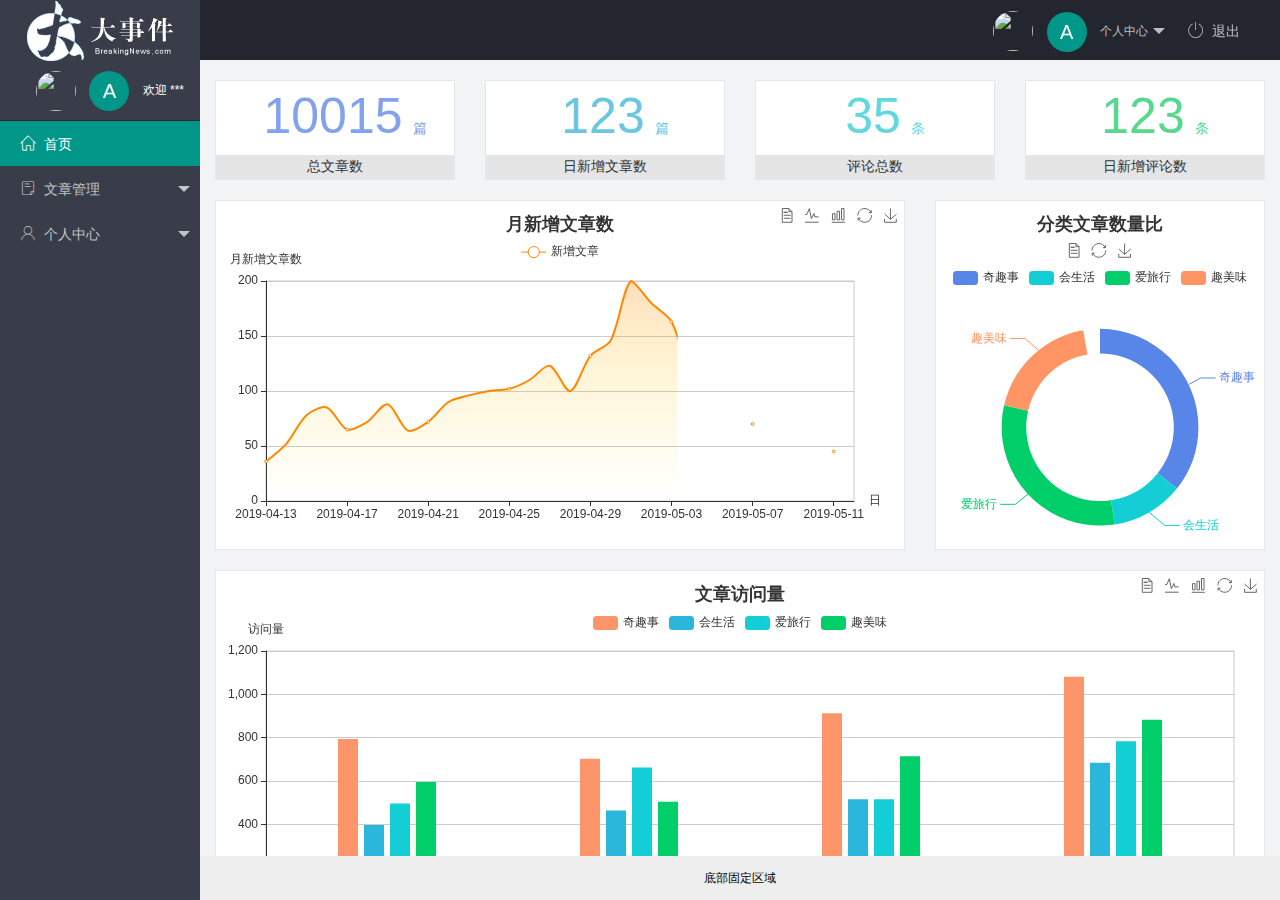
==== commit cc1912a4: "完成了个人中心用户模块" ====
--- a/index.html
+++ b/index.html
@@ -25,9 +25,9 @@
                         个人中心
                     </a>
                     <dl class="layui-nav-child">
-                        <dd><a href="">基本资料</a></dd>
-                        <dd><a href="">更换头像</a></dd>
-                        <dd><a href="">重置密码</a></dd>
+                        <dd><a href="/user/user_info.html" target="fm">基本资料</a></dd>
+                        <dd><a href="/user/user_avatar.html" target="fm">更换头像</a></dd>
+                        <dd><a href="/user/user_pwd.html" target="fm">重置密码</a></dd>
                     </dl>
                 </li>
                 <li class="layui-nav-item" lay-header-event="menuRight" lay-unselect>
@@ -60,9 +60,12 @@
                     <li class="layui-nav-item">
                         <a href="javascript:;"><span class="iconfont icon-user"></span>个人中心</a>
                         <dl class="layui-nav-child">
-                            <dd><a href="javascript:;"><i class="layui-icon layui-icon-app"></i>基本资料</a></dd>
-                            <dd><a href="javascript:;"><i class="layui-icon layui-icon-app"></i>更换头像</a></dd>
-                            <dd><a href="javascript:;"><i class="layui-icon layui-icon-app"></i>重置密码</a></dd>
+                            <dd><a href="/user/user_info.html" target="fm"><i
+                                        class="layui-icon layui-icon-app"></i>基本资料</a></dd>
+                            <dd><a href="/user/user_avatar.html" target="fm"><i
+                                        class="layui-icon layui-icon-app"></i>更换头像</a></dd>
+                            <dd><a href="/user/user_pwd.html" target="fm"><i
+                                        class="layui-icon layui-icon-app"></i>重置密码</a></dd>
                         </dl>
                     </li>
                 </ul>
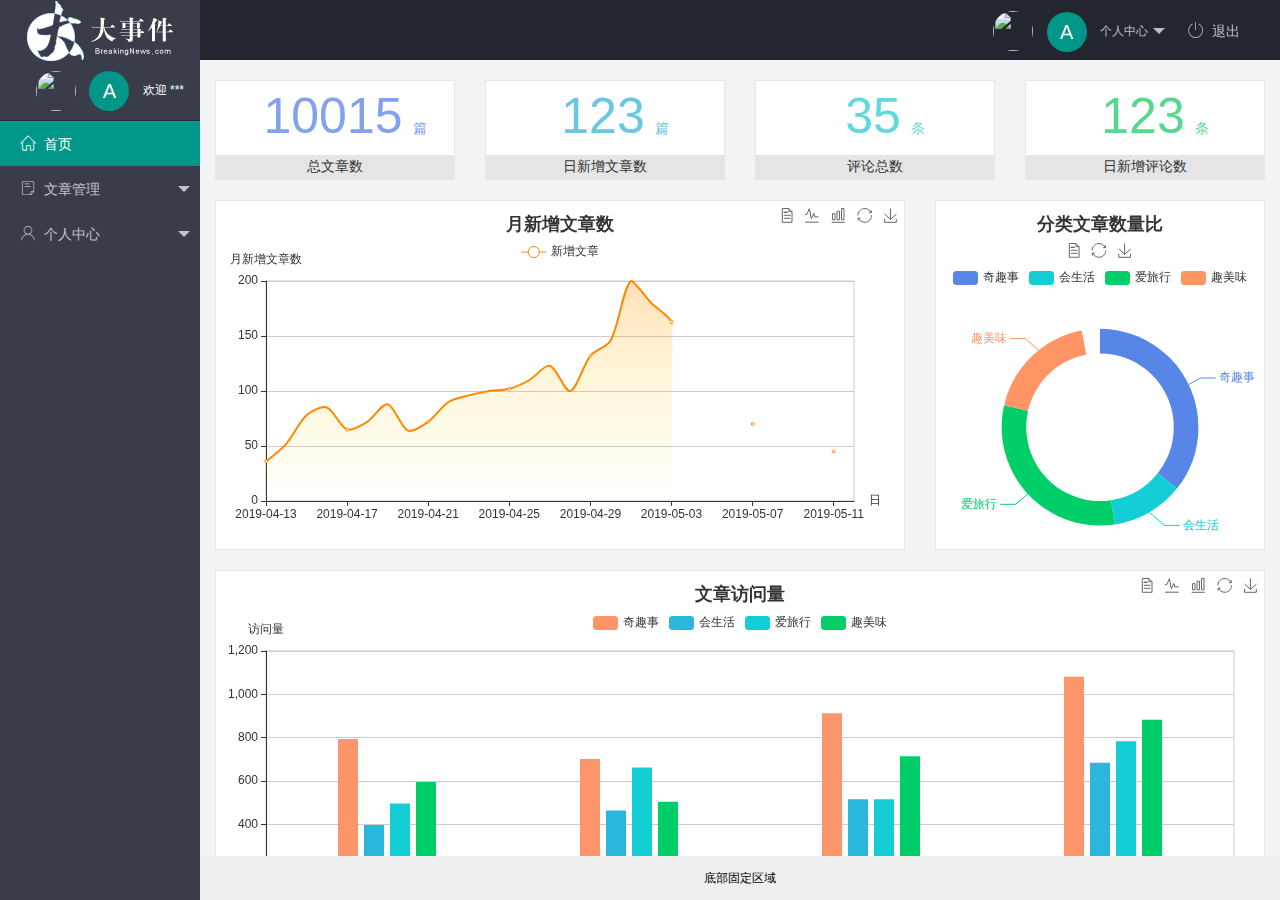
==== commit fcd8dd22: "完成文章管理相关功能的开发" ====
--- a/index.html
+++ b/index.html
@@ -52,9 +52,11 @@
                     <li class="layui-nav-item">
                         <a class="" href="javascript:;"><span class="iconfont icon-16"></span>文章管理</a>
                         <dl class="layui-nav-child">
-                            <dd><a href="javascript:;"><i class="layui-icon layui-icon-app"></i>文章类别</a></dd>
-                            <dd><a href="javascript:;"><i class="layui-icon layui-icon-app"></i>文章列表</a></dd>
-                            <dd><a href="javascript:;"><i class="layui-icon layui-icon-app"></i>发布文章</a></dd>
+                            <dd><a href="/article/art_cate.html" target="fm"><i
+                                        class="layui-icon layui-icon-app"></i>文章类别</a></dd>
+                            <dd id="change"><a href="/article/art_list.html"target="fm"><i class="layui-icon layui-icon-app"></i>文章列表</a></dd>
+                            <dd><a href="/article/art_pub.html" target="fm"><i
+                                        class="layui-icon layui-icon-app"></i>发布文章</a></dd>
                         </dl>
                     </li>
                     <li class="layui-nav-item">
